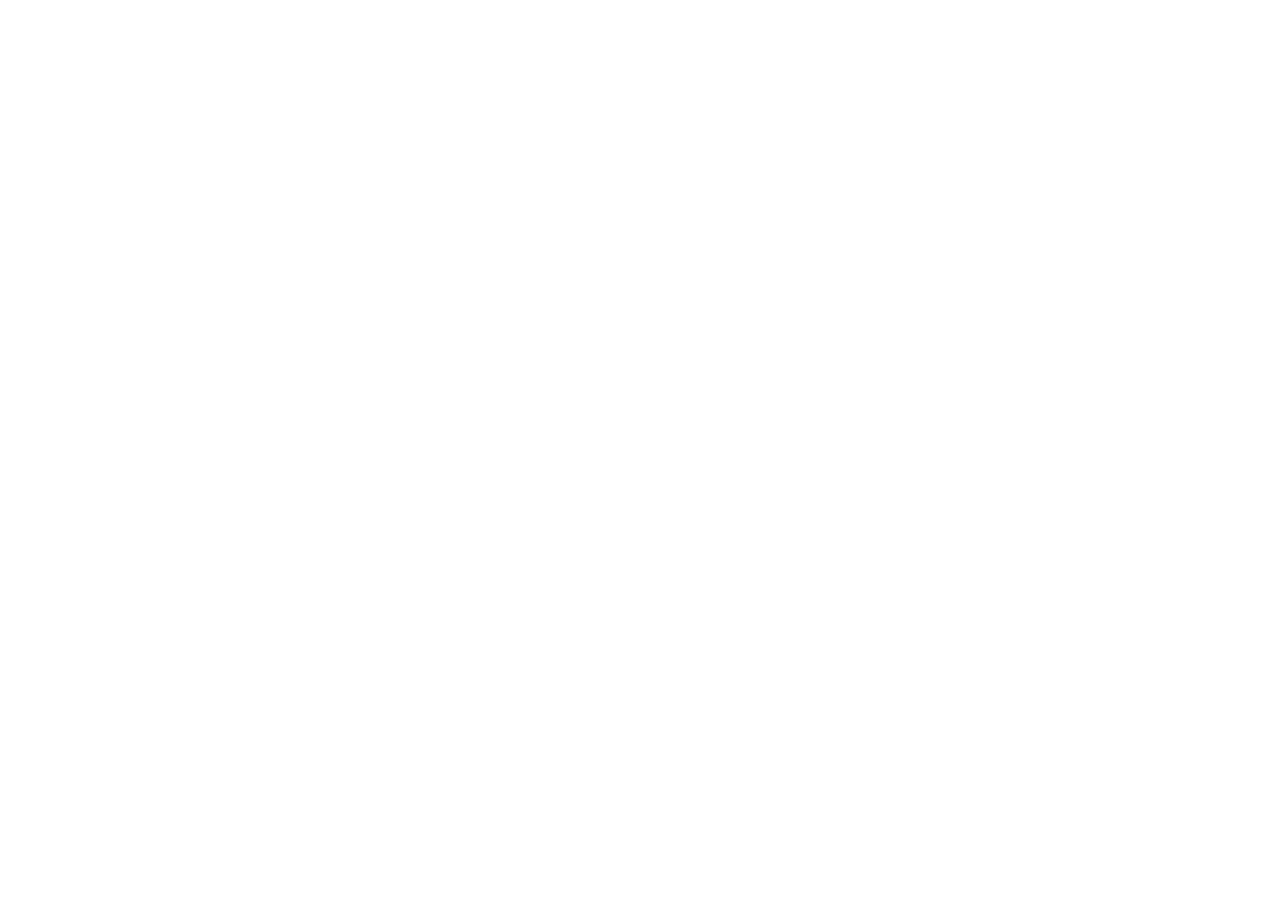
==== index.html @ 9a18cf9e "init project" ====
<!DOCTYPE html>
<html lang="en">

<head>
    <meta charset="UTF-8">
    <meta http-equiv="X-UA-Compatible" content="IE=edge">
    <meta name="viewport" content="width=device-width, initial-scale=1.0">
    <title>Document</title>
</head>

<body>

</body>

</html>
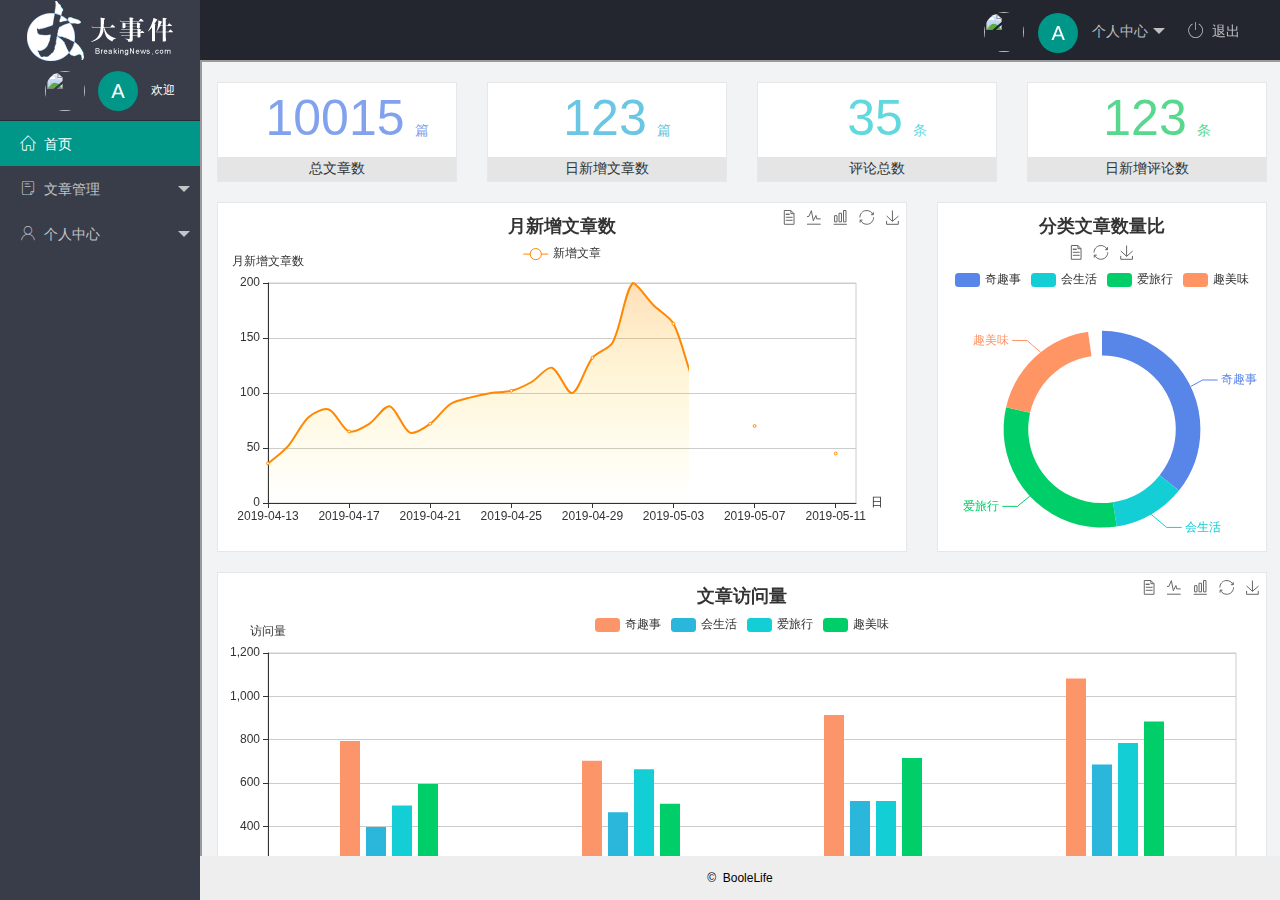
==== commit 834ca283: "完成了主页功能的开发" ====
--- a/index.html
+++ b/index.html
@@ -5,11 +5,111 @@
     <meta charset="UTF-8">
     <meta http-equiv="X-UA-Compatible" content="IE=edge">
     <meta name="viewport" content="width=device-width, initial-scale=1.0">
-    <title>Document</title>
+    <title>后台主页</title>
+
+    <!-- 导入layui css框架 -->
+    <link rel="stylesheet" href="./assets/lib/layui/css/layui.css">
+
+    <!-- 导入 iconfont 字体图标 -->
+    <link rel="stylesheet" href="./assets/fonts/iconfont.css">
+
+    <!-- 导入自己的css -->
+    <link rel="stylesheet" href="./assets/css/index.css">
+
 </head>
 
 <body>
+    <div class="layui-layout layui-layout-admin">
 
+        <!-- 头部区域 -->
+        <div class="layui-header">
+            <!-- logo -->
+            <div class="layui-logo layui-hide-xs layui-bg-black">
+                <img src="./assets/images/logo.png" alt="">
+            </div>
+
+            <!-- 个人中心头像 -->
+            <ul class="layui-nav layui-layout-right">
+                <li class="layui-nav-item layui-hide layui-show-md-inline-block">
+                    <a href="javascript:;">
+                        <img src="//tva1.sinaimg.cn/crop.0.0.118.118.180/5db11ff4gw1e77d3nqrv8j203b03cweg.jpg" class="layui-nav-img">
+                        <span class="text-avatar">A</span> 个人中心
+                    </a>
+                    <dl class="layui-nav-child">
+                        <dd><a href="">基本资料</a></dd>
+                        <dd><a href="">更换头像</a></dd>
+                        <dd><a href="">重置密码</a></dd>
+                    </dl>
+                </li>
+
+                <!-- 退出按钮 -->
+                <li class="layui-nav-item" lay-header-event="menuRight" lay-unselect>
+
+                    <a href="javascript:;" id="btnLogout"><span class="iconfont icon-tuichu"></span>退出</a>
+                </li>
+            </ul>
+        </div>
+
+        <div class="layui-side layui-bg-black">
+            <!-- 左侧导航区域 -->
+            <div class="layui-side-scroll">
+                <div class="userinfo">
+                    <img src="//tva1.sinaimg.cn/crop.0.0.118.118.180/5db11ff4gw1e77d3nqrv8j203b03cweg.jpg" class="layui-nav-img">
+                    <span class="text-avatar">A</span>
+                    <span id="welcom">欢迎</span>
+                </div>
+                <ul class="layui-nav layui-nav-tree" lay-shrink="all">
+
+                    <!-- 首页 -->
+                    <li class="layui-nav-item layui-this">
+                        <a href="/home/dashboard.html" target="fm"><span class="iconfont icon-home"></span>首页</a>
+                    </li>
+
+                    <!-- 文章管理 -->
+                    <li class="layui-nav-item">
+
+                        <a href="javascript:;"><span class="iconfont icon-16"></span>文章管理</a>
+                        <dl class="layui-nav-child">
+                            <dd><a href="javascript:;"><i class="layui-icon layui-icon-template-1"></i> 文章类别</a></dd>
+                            <dd><a href="javascript:;"><i class="layui-icon layui-icon-list"></i> 文章列表</a></dd>
+                            <dd><a href=""><i class="layui-icon layui-icon-release"></i> 发表文章</a></dd>
+                        </dl>
+                    </li>
+
+                    <!-- 个人中心 -->
+                    <li class="layui-nav-item">
+
+                        <a href="javascript:;"><span class="iconfont icon-user"></span>个人中心</a>
+                        <dl class="layui-nav-child">
+                            <dd><a href="javascript:;"><i class="layui-icon layui-icon-username"></i> 基本资料</a></dd>
+                            <dd><a href="javascript:;"><i class="layui-icon layui-icon-picture"></i> 更换头像</a></dd>
+                            <dd><a href=""><i class="layui-icon layui-icon-set"></i> 重置密码</a></dd>
+                        </dl>
+                    </li>
+                </ul>
+            </div>
+        </div>
+        <!-- 内容主体区域 -->
+        <div class="layui-body">
+            <iframe src="/home/dashboard.html" name="fm"></iframe>
+        </div>
+
+        <!-- 底部固定区域 -->
+        <div class="layui-footer">
+            &copy;&nbsp;&nbsp;BooleLife
+        </div>
+    </div>
+
+    <!-- 导入 layui 的 js 文件 -->
+    <script src="./assets/lib/layui/layui.all.js"></script>
+    <!-- 导入jquery -->
+    <script src="./assets/lib/jquery.js"></script>
+
+    <!-- 导入自己封装的 baseApi -->
+    <script src="./assets/js/baseApi.js"></script>
+
+    <!-- 导入自己的js文件 -->
+    <script src="./assets/js/index.js"></script>
 </body>
 
 </html>--- a/assets/lib/layui/css/layui.css
+++ b/assets/lib/layui/css/layui.css
@@ -0,0 +1,2 @@
+/** layui-v2.5.5 MIT License By https://www.layui.com */
+ .layui-inline,img{display:inline-block;vertical-align:middle}h1,h2,h3,h4,h5,h6{font-weight:400}.layui-edge,.layui-header,.layui-inline,.layui-main{position:relative}.layui-body,.layui-edge,.layui-elip{overflow:hidden}.layui-btn,.layui-edge,.layui-inline,img{vertical-align:middle}.layui-btn,.layui-disabled,.layui-icon,.layui-unselect{-moz-user-select:none;-webkit-user-select:none;-ms-user-select:none}.layui-elip,.layui-form-checkbox span,.layui-form-pane .layui-form-label{text-overflow:ellipsis;white-space:nowrap}.layui-breadcrumb,.layui-tree-btnGroup{visibility:hidden}blockquote,body,button,dd,div,dl,dt,form,h1,h2,h3,h4,h5,h6,input,li,ol,p,pre,td,textarea,th,ul{margin:0;padding:0;-webkit-tap-highlight-color:rgba(0,0,0,0)}a:active,a:hover{outline:0}img{border:none}li{list-style:none}table{border-collapse:collapse;border-spacing:0}h4,h5,h6{font-size:100%}button,input,optgroup,option,select,textarea{font-family:inherit;font-size:inherit;font-style:inherit;font-weight:inherit;outline:0}pre{white-space:pre-wrap;white-space:-moz-pre-wrap;white-space:-pre-wrap;white-space:-o-pre-wrap;word-wrap:break-word}body{line-height:24px;font:14px Helvetica Neue,Helvetica,PingFang SC,Tahoma,Arial,sans-serif}hr{height:1px;margin:10px 0;border:0;clear:both}a{color:#333;text-decoration:none}a:hover{color:#777}a cite{font-style:normal;*cursor:pointer}.layui-border-box,.layui-border-box *{box-sizing:border-box}.layui-box,.layui-box *{box-sizing:content-box}.layui-clear{clear:both;*zoom:1}.layui-clear:after{content:'\20';clear:both;*zoom:1;display:block;height:0}.layui-inline{*display:inline;*zoom:1}.layui-edge{display:inline-block;width:0;height:0;border-width:6px;border-style:dashed;border-color:transparent}.layui-edge-top{top:-4px;border-bottom-color:#999;border-bottom-style:solid}.layui-edge-right{border-left-color:#999;border-left-style:solid}.layui-edge-bottom{top:2px;border-top-color:#999;border-top-style:solid}.layui-edge-left{border-right-color:#999;border-right-style:solid}.layui-disabled,.layui-disabled:hover{color:#d2d2d2!important;cursor:not-allowed!important}.layui-circle{border-radius:100%}.layui-show{display:block!important}.layui-hide{display:none!important}@font-face{font-family:layui-icon;src:url(../font/iconfont.eot?v=250);src:url(../font/iconfont.eot?v=250#iefix) format('embedded-opentype'),url(../font/iconfont.woff2?v=250) format('woff2'),url(../font/iconfont.woff?v=250) format('woff'),url(../font/iconfont.ttf?v=250) format('truetype'),url(../font/iconfont.svg?v=250#layui-icon) format('svg')}.layui-icon{font-family:layui-icon!important;font-size:16px;font-style:normal;-webkit-font-smoothing:antialiased;-moz-osx-font-smoothing:grayscale}.layui-icon-reply-fill:before{content:"\e611"}.layui-icon-set-fill:before{content:"\e614"}.layui-icon-menu-fill:before{content:"\e60f"}.layui-icon-search:before{content:"\e615"}.layui-icon-share:before{content:"\e641"}.layui-icon-set-sm:before{content:"\e620"}.layui-icon-engine:before{content:"\e628"}.layui-icon-close:before{content:"\1006"}.layui-icon-close-fill:before{content:"\1007"}.layui-icon-chart-screen:before{content:"\e629"}.layui-icon-star:before{content:"\e600"}.layui-icon-circle-dot:before{content:"\e617"}.layui-icon-chat:before{content:"\e606"}.layui-icon-release:before{content:"\e609"}.layui-icon-list:before{content:"\e60a"}.layui-icon-chart:before{content:"\e62c"}.layui-icon-ok-circle:before{content:"\1005"}.layui-icon-layim-theme:before{content:"\e61b"}.layui-icon-table:before{content:"\e62d"}.layui-icon-right:before{content:"\e602"}.layui-icon-left:before{content:"\e603"}.layui-icon-cart-simple:before{content:"\e698"}.layui-icon-face-cry:before{content:"\e69c"}.layui-icon-face-smile:before{content:"\e6af"}.layui-icon-survey:before{content:"\e6b2"}.layui-icon-tree:before{content:"\e62e"}.layui-icon-upload-circle:before{content:"\e62f"}.layui-icon-add-circle:before{content:"\e61f"}.layui-icon-download-circle:before{content:"\e601"}.layui-icon-templeate-1:before{content:"\e630"}.layui-icon-util:before{content:"\e631"}.layui-icon-face-surprised:before{content:"\e664"}.layui-icon-edit:before{content:"\e642"}.layui-icon-speaker:before{content:"\e645"}.layui-icon-down:before{content:"\e61a"}.layui-icon-file:before{content:"\e621"}.layui-icon-layouts:before{content:"\e632"}.layui-icon-rate-half:before{content:"\e6c9"}.layui-icon-add-circle-fine:before{content:"\e608"}.layui-icon-prev-circle:before{content:"\e633"}.layui-icon-read:before{content:"\e705"}.layui-icon-404:before{content:"\e61c"}.layui-icon-carousel:before{content:"\e634"}.layui-icon-help:before{content:"\e607"}.layui-icon-code-circle:before{content:"\e635"}.layui-icon-water:before{content:"\e636"}.layui-icon-username:before{content:"\e66f"}.layui-icon-find-fill:before{content:"\e670"}.layui-icon-about:before{content:"\e60b"}.layui-icon-location:before{content:"\e715"}.layui-icon-up:before{content:"\e619"}.layui-icon-pause:before{content:"\e651"}.layui-icon-date:before{content:"\e637"}.layui-icon-layim-uploadfile:before{content:"\e61d"}.layui-icon-delete:before{content:"\e640"}.layui-icon-play:before{content:"\e652"}.layui-icon-top:before{content:"\e604"}.layui-icon-friends:before{content:"\e612"}.layui-icon-refresh-3:before{content:"\e9aa"}.layui-icon-ok:before{content:"\e605"}.layui-icon-layer:before{content:"\e638"}.layui-icon-face-smile-fine:before{content:"\e60c"}.layui-icon-dollar:before{content:"\e659"}.layui-icon-group:before{content:"\e613"}.layui-icon-layim-download:before{content:"\e61e"}.layui-icon-picture-fine:before{content:"\e60d"}.layui-icon-link:before{content:"\e64c"}.layui-icon-diamond:before{content:"\e735"}.layui-icon-log:before{content:"\e60e"}.layui-icon-rate-solid:before{content:"\e67a"}.layui-icon-fonts-del:before{content:"\e64f"}.layui-icon-unlink:before{content:"\e64d"}.layui-icon-fonts-clear:before{content:"\e639"}.layui-icon-triangle-r:before{content:"\e623"}.layui-icon-circle:before{content:"\e63f"}.layui-icon-radio:before{content:"\e643"}.layui-icon-align-center:before{content:"\e647"}.layui-icon-align-right:before{content:"\e648"}.layui-icon-align-left:before{content:"\e649"}.layui-icon-loading-1:before{content:"\e63e"}.layui-icon-return:before{content:"\e65c"}.layui-icon-fonts-strong:before{content:"\e62b"}.layui-icon-upload:before{content:"\e67c"}.layui-icon-dialogue:before{content:"\e63a"}.layui-icon-video:before{content:"\e6ed"}.layui-icon-headset:before{content:"\e6fc"}.layui-icon-cellphone-fine:before{content:"\e63b"}.layui-icon-add-1:before{content:"\e654"}.layui-icon-face-smile-b:before{content:"\e650"}.layui-icon-fonts-html:before{content:"\e64b"}.layui-icon-form:before{content:"\e63c"}.layui-icon-cart:before{content:"\e657"}.layui-icon-camera-fill:before{content:"\e65d"}.layui-icon-tabs:before{content:"\e62a"}.layui-icon-fonts-code:before{content:"\e64e"}.layui-icon-fire:before{content:"\e756"}.layui-icon-set:before{content:"\e716"}.layui-icon-fonts-u:before{content:"\e646"}.layui-icon-triangle-d:before{content:"\e625"}.layui-icon-tips:before{content:"\e702"}.layui-icon-picture:before{content:"\e64a"}.layui-icon-more-vertical:before{content:"\e671"}.layui-icon-flag:before{content:"\e66c"}.layui-icon-loading:before{content:"\e63d"}.layui-icon-fonts-i:before{content:"\e644"}.layui-icon-refresh-1:before{content:"\e666"}.layui-icon-rmb:before{content:"\e65e"}.layui-icon-home:before{content:"\e68e"}.layui-icon-user:before{content:"\e770"}.layui-icon-notice:before{content:"\e667"}.layui-icon-login-weibo:before{content:"\e675"}.layui-icon-voice:before{content:"\e688"}.layui-icon-upload-drag:before{content:"\e681"}.layui-icon-login-qq:before{content:"\e676"}.layui-icon-snowflake:before{content:"\e6b1"}.layui-icon-file-b:before{content:"\e655"}.layui-icon-template:before{content:"\e663"}.layui-icon-auz:before{content:"\e672"}.layui-icon-console:before{content:"\e665"}.layui-icon-app:before{content:"\e653"}.layui-icon-prev:before{content:"\e65a"}.layui-icon-website:before{content:"\e7ae"}.layui-icon-next:before{content:"\e65b"}.layui-icon-component:before{content:"\e857"}.layui-icon-more:before{content:"\e65f"}.layui-icon-login-wechat:before{content:"\e677"}.layui-icon-shrink-right:before{content:"\e668"}.layui-icon-spread-left:before{content:"\e66b"}.layui-icon-camera:before{content:"\e660"}.layui-icon-note:before{content:"\e66e"}.layui-icon-refresh:before{content:"\e669"}.layui-icon-female:before{content:"\e661"}.layui-icon-male:before{content:"\e662"}.layui-icon-password:before{content:"\e673"}.layui-icon-senior:before{content:"\e674"}.layui-icon-theme:before{content:"\e66a"}.layui-icon-tread:before{content:"\e6c5"}.layui-icon-praise:before{content:"\e6c6"}.layui-icon-star-fill:before{content:"\e658"}.layui-icon-rate:before{content:"\e67b"}.layui-icon-template-1:before{content:"\e656"}.layui-icon-vercode:before{content:"\e679"}.layui-icon-cellphone:before{content:"\e678"}.layui-icon-screen-full:before{content:"\e622"}.layui-icon-screen-restore:before{content:"\e758"}.layui-icon-cols:before{content:"\e610"}.layui-icon-export:before{content:"\e67d"}.layui-icon-print:before{content:"\e66d"}.layui-icon-slider:before{content:"\e714"}.layui-icon-addition:before{content:"\e624"}.layui-icon-subtraction:before{content:"\e67e"}.layui-icon-service:before{content:"\e626"}.layui-icon-transfer:before{content:"\e691"}.layui-main{width:1140px;margin:0 auto}.layui-header{z-index:1000;height:60px}.layui-header a:hover{transition:all .5s;-webkit-transition:all .5s}.layui-side{position:fixed;left:0;top:0;bottom:0;z-index:999;width:200px;overflow-x:hidden}.layui-side-scroll{position:relative;width:220px;height:100%;overflow-x:hidden}.layui-body{position:absolute;left:200px;right:0;top:0;bottom:0;z-index:998;width:auto;overflow-y:auto;box-sizing:border-box}.layui-layout-body{overflow:hidden}.layui-layout-admin .layui-header{background-color:#23262E}.layui-layout-admin .layui-side{top:60px;width:200px;overflow-x:hidden}.layui-layout-admin .layui-body{position:fixed;top:60px;bottom:44px}.layui-layout-admin .layui-main{width:auto;margin:0 15px}.layui-layout-admin .layui-footer{position:fixed;left:200px;right:0;bottom:0;height:44px;line-height:44px;padding:0 15px;background-color:#eee}.layui-layout-admin .layui-logo{position:absolute;left:0;top:0;width:200px;height:100%;line-height:60px;text-align:center;color:#009688;font-size:16px}.layui-layout-admin .layui-header .layui-nav{background:0 0}.layui-layout-left{position:absolute!important;left:200px;top:0}.layui-layout-right{position:absolute!important;right:0;top:0}.layui-container{position:relative;margin:0 auto;padding:0 15px;box-sizing:border-box}.layui-fluid{position:relative;margin:0 auto;padding:0 15px}.layui-row:after,.layui-row:before{content:'';display:block;clear:both}.layui-col-lg1,.layui-col-lg10,.layui-col-lg11,.layui-col-lg12,.layui-col-lg2,.layui-col-lg3,.layui-col-lg4,.layui-col-lg5,.layui-col-lg6,.layui-col-lg7,.layui-col-lg8,.layui-col-lg9,.layui-col-md1,.layui-col-md10,.layui-col-md11,.layui-col-md12,.layui-col-md2,.layui-col-md3,.layui-col-md4,.layui-col-md5,.layui-col-md6,.layui-col-md7,.layui-col-md8,.layui-col-md9,.layui-col-sm1,.layui-col-sm10,.layui-col-sm11,.layui-col-sm12,.layui-col-sm2,.layui-col-sm3,.layui-col-sm4,.layui-col-sm5,.layui-col-sm6,.layui-col-sm7,.layui-col-sm8,.layui-col-sm9,.layui-col-xs1,.layui-col-xs10,.layui-col-xs11,.layui-col-xs12,.layui-col-xs2,.layui-col-xs3,.layui-col-xs4,.layui-col-xs5,.layui-col-xs6,.layui-col-xs7,.layui-col-xs8,.layui-col-xs9{position:relative;display:block;box-sizing:border-box}.layui-col-xs1,.layui-col-xs10,.layui-col-xs11,.layui-col-xs12,.layui-col-xs2,.layui-col-xs3,.layui-col-xs4,.layui-col-xs5,.layui-col-xs6,.layui-col-xs7,.layui-col-xs8,.layui-col-xs9{float:left}.layui-col-xs1{width:8.33333333%}.layui-col-xs2{width:16.66666667%}.layui-col-xs3{width:25%}.layui-col-xs4{width:33.33333333%}.layui-col-xs5{width:41.66666667%}.layui-col-xs6{width:50%}.layui-col-xs7{width:58.33333333%}.layui-col-xs8{width:66.66666667%}.layui-col-xs9{width:75%}.layui-col-xs10{width:83.33333333%}.layui-col-xs11{width:91.66666667%}.layui-col-xs12{width:100%}.layui-col-xs-offset1{margin-left:8.33333333%}.layui-col-xs-offset2{margin-left:16.66666667%}.layui-col-xs-offset3{margin-left:25%}.layui-col-xs-offset4{margin-left:33.33333333%}.layui-col-xs-offset5{margin-left:41.66666667%}.layui-col-xs-offset6{margin-left:50%}.layui-col-xs-offset7{margin-left:58.33333333%}.layui-col-xs-offset8{margin-left:66.66666667%}.layui-col-xs-offset9{margin-left:75%}.layui-col-xs-offset10{margin-left:83.33333333%}.layui-col-xs-offset11{margin-left:91.66666667%}.layui-col-xs-offset12{margin-left:100%}@media screen and (max-width:768px){.layui-hide-xs{display:none!important}.layui-show-xs-block{display:block!important}.layui-show-xs-inline{display:inline!important}.layui-show-xs-inline-block{display:inline-block!important}}@media screen and (min-width:768px){.layui-container{width:750px}.layui-hide-sm{display:none!important}.layui-show-sm-block{display:block!important}.layui-show-sm-inline{display:inline!important}.layui-show-sm-inline-block{display:inline-block!important}.layui-col-sm1,.layui-col-sm10,.layui-col-sm11,.layui-col-sm12,.layui-col-sm2,.layui-col-sm3,.layui-col-sm4,.layui-col-sm5,.layui-col-sm6,.layui-col-sm7,.layui-col-sm8,.layui-col-sm9{float:left}.layui-col-sm1{width:8.33333333%}.layui-col-sm2{width:16.66666667%}.layui-col-sm3{width:25%}.layui-col-sm4{width:33.33333333%}.layui-col-sm5{width:41.66666667%}.layui-col-sm6{width:50%}.layui-col-sm7{width:58.33333333%}.layui-col-sm8{width:66.66666667%}.layui-col-sm9{width:75%}.layui-col-sm10{width:83.33333333%}.layui-col-sm11{width:91.66666667%}.layui-col-sm12{width:100%}.layui-col-sm-offset1{margin-left:8.33333333%}.layui-col-sm-offset2{margin-left:16.66666667%}.layui-col-sm-offset3{margin-left:25%}.layui-col-sm-offset4{margin-left:33.33333333%}.layui-col-sm-offset5{margin-left:41.66666667%}.layui-col-sm-offset6{margin-left:50%}.layui-col-sm-offset7{margin-left:58.33333333%}.layui-col-sm-offset8{margin-left:66.66666667%}.layui-col-sm-offset9{margin-left:75%}.layui-col-sm-offset10{margin-left:83.33333333%}.layui-col-sm-offset11{margin-left:91.66666667%}.layui-col-sm-offset12{margin-left:100%}}@media screen and (min-width:992px){.layui-container{width:970px}.layui-hide-md{display:none!important}.layui-show-md-block{display:block!important}.layui-show-md-inline{display:inline!important}.layui-show-md-inline-block{display:inline-block!important}.layui-col-md1,.layui-col-md10,.layui-col-md11,.layui-col-md12,.layui-col-md2,.layui-col-md3,.layui-col-md4,.layui-col-md5,.layui-col-md6,.layui-col-md7,.layui-col-md8,.layui-col-md9{float:left}.layui-col-md1{width:8.33333333%}.layui-col-md2{width:16.66666667%}.layui-col-md3{width:25%}.layui-col-md4{width:33.33333333%}.layui-col-md5{width:41.66666667%}.layui-col-md6{width:50%}.layui-col-md7{width:58.33333333%}.layui-col-md8{width:66.66666667%}.layui-col-md9{width:75%}.layui-col-md10{width:83.33333333%}.layui-col-md11{width:91.66666667%}.layui-col-md12{width:100%}.layui-col-md-offset1{margin-left:8.33333333%}.layui-col-md-offset2{margin-left:16.66666667%}.layui-col-md-offset3{margin-left:25%}.layui-col-md-offset4{margin-left:33.33333333%}.layui-col-md-offset5{margin-left:41.66666667%}.layui-col-md-offset6{margin-left:50%}.layui-col-md-offset7{margin-left:58.33333333%}.layui-col-md-offset8{margin-left:66.66666667%}.layui-col-md-offset9{margin-left:75%}.layui-col-md-offset10{margin-left:83.33333333%}.layui-col-md-offset11{margin-left:91.66666667%}.layui-col-md-offset12{margin-left:100%}}@media screen and (min-width:1200px){.layui-container{width:1170px}.layui-hide-lg{display:none!important}.layui-show-lg-block{display:block!important}.layui-show-lg-inline{display:inline!important}.layui-show-lg-inline-block{display:inline-block!important}.layui-col-lg1,.layui-col-lg10,.layui-col-lg11,.layui-col-lg12,.layui-col-lg2,.layui-col-lg3,.layui-col-lg4,.layui-col-lg5,.layui-col-lg6,.layui-col-lg7,.layui-col-lg8,.layui-col-lg9{float:left}.layui-col-lg1{width:8.33333333%}.layui-col-lg2{width:16.66666667%}.layui-col-lg3{width:25%}.layui-col-lg4{width:33.33333333%}.layui-col-lg5{width:41.66666667%}.layui-col-lg6{width:50%}.layui-col-lg7{width:58.33333333%}.layui-col-lg8{width:66.66666667%}.layui-col-lg9{width:75%}.layui-col-lg10{width:83.33333333%}.layui-col-lg11{width:91.66666667%}.layui-col-lg12{width:100%}.layui-col-lg-offset1{margin-left:8.33333333%}.layui-col-lg-offset2{margin-left:16.66666667%}.layui-col-lg-offset3{margin-left:25%}.layui-col-lg-offset4{margin-left:33.33333333%}.layui-col-lg-offset5{margin-left:41.66666667%}.layui-col-lg-offset6{margin-left:50%}.layui-col-lg-offset7{margin-left:58.33333333%}.layui-col-lg-offset8{margin-left:66.66666667%}.layui-col-lg-offset9{margin-left:75%}.layui-col-lg-offset10{margin-left:83.33333333%}.layui-col-lg-offset11{margin-left:91.66666667%}.layui-col-lg-offset12{margin-left:100%}}.layui-col-space1{margin:-.5px}.layui-col-space1>*{padding:.5px}.layui-col-space3{margin:-1.5px}.layui-col-space3>*{padding:1.5px}.layui-col-space5{margin:-2.5px}.layui-col-space5>*{padding:2.5px}.layui-col-space8{margin:-3.5px}.layui-col-space8>*{padding:3.5px}.layui-col-space10{margin:-5px}.layui-col-space10>*{padding:5px}.layui-col-space12{margin:-6px}.layui-col-space12>*{padding:6px}.layui-col-space15{margin:-7.5px}.layui-col-space15>*{padding:7.5px}.layui-col-space18{margin:-9px}.layui-col-space18>*{padding:9px}.layui-col-space20{margin:-10px}.layui-col-space20>*{padding:10px}.layui-col-space22{margin:-11px}.layui-col-space22>*{padding:11px}.layui-col-space25{margin:-12.5px}.layui-col-space25>*{padding:12.5px}.layui-col-space30{margin:-15px}.layui-col-space30>*{padding:15px}.layui-btn,.layui-input,.layui-select,.layui-textarea,.layui-upload-button{outline:0;-webkit-appearance:none;transition:all .3s;-webkit-transition:all .3s;box-sizing:border-box}.layui-elem-quote{margin-bottom:10px;padding:15px;line-height:22px;border-left:5px solid #009688;border-radius:0 2px 2px 0;background-color:#f2f2f2}.layui-quote-nm{border-style:solid;border-width:1px 1px 1px 5px;background:0 0}.layui-elem-field{margin-bottom:10px;padding:0;border-width:1px;border-style:solid}.layui-elem-field legend{margin-left:20px;padding:0 10px;font-size:20px;font-weight:300}.layui-field-title{margin:10px 0 20px;border-width:1px 0 0}.layui-field-box{padding:10px 15px}.layui-field-title .layui-field-box{padding:10px 0}.layui-progress{position:relative;height:6px;border-radius:20px;background-color:#e2e2e2}.layui-progress-bar{position:absolute;left:0;top:0;width:0;max-width:100%;height:6px;border-radius:20px;text-align:right;background-color:#5FB878;transition:all .3s;-webkit-transition:all .3s}.layui-progress-big,.layui-progress-big .layui-progress-bar{height:18px;line-height:18px}.layui-progress-text{position:relative;top:-20px;line-height:18px;font-size:12px;color:#666}.layui-progress-big .layui-progress-text{position:static;padding:0 10px;color:#fff}.layui-collapse{border-width:1px;border-style:solid;border-radius:2px}.layui-colla-content,.layui-colla-item{border-top-width:1px;border-top-style:solid}.layui-colla-item:first-child{border-top:none}.layui-colla-title{position:relative;height:42px;line-height:42px;padding:0 15px 0 35px;color:#333;background-color:#f2f2f2;cursor:pointer;font-size:14px;overflow:hidden}.layui-colla-content{display:none;padding:10px 15px;line-height:22px;color:#666}.layui-colla-icon{position:absolute;left:15px;top:0;font-size:14px}.layui-card{margin-bottom:15px;border-radius:2px;background-color:#fff;box-shadow:0 1px 2px 0 rgba(0,0,0,.05)}.layui-card:last-child{margin-bottom:0}.layui-card-header{position:relative;height:42px;line-height:42px;padding:0 15px;border-bottom:1px solid #f6f6f6;color:#333;border-radius:2px 2px 0 0;font-size:14px}.layui-bg-black,.layui-bg-blue,.layui-bg-cyan,.layui-bg-green,.layui-bg-orange,.layui-bg-red{color:#fff!important}.layui-card-body{position:relative;padding:10px 15px;line-height:24px}.layui-card-body[pad15]{padding:15px}.layui-card-body[pad20]{padding:20px}.layui-card-body .layui-table{margin:5px 0}.layui-card .layui-tab{margin:0}.layui-panel-window{position:relative;padding:15px;border-radius:0;border-top:5px solid #E6E6E6;background-color:#fff}.layui-auxiliar-moving{position:fixed;left:0;right:0;top:0;bottom:0;width:100%;height:100%;background:0 0;z-index:9999999999}.layui-form-label,.layui-form-mid,.layui-form-select,.layui-input-block,.layui-input-inline,.layui-textarea{position:relative}.layui-bg-red{background-color:#FF5722!important}.layui-bg-orange{background-color:#FFB800!important}.layui-bg-green{background-color:#009688!important}.layui-bg-cyan{background-color:#2F4056!important}.layui-bg-blue{background-color:#1E9FFF!important}.layui-bg-black{background-color:#393D49!important}.layui-bg-gray{background-color:#eee!important;color:#666!important}.layui-badge-rim,.layui-colla-content,.layui-colla-item,.layui-collapse,.layui-elem-field,.layui-form-pane .layui-form-item[pane],.layui-form-pane .layui-form-label,.layui-input,.layui-layedit,.layui-layedit-tool,.layui-quote-nm,.layui-select,.layui-tab-bar,.layui-tab-card,.layui-tab-title,.layui-tab-title .layui-this:after,.layui-textarea{border-color:#e6e6e6}.layui-timeline-item:before,hr{background-color:#e6e6e6}.layui-text{line-height:22px;font-size:14px;color:#666}.layui-text h1,.layui-text h2,.layui-text h3{font-weight:500;color:#333}.layui-text h1{font-size:30px}.layui-text h2{font-size:24px}.layui-text h3{font-size:18px}.layui-text a:not(.layui-btn){color:#01AAED}.layui-text a:not(.layui-btn):hover{text-decoration:underline}.layui-text ul{padding:5px 0 5px 15px}.layui-text ul li{margin-top:5px;list-style-type:disc}.layui-text em,.layui-word-aux{color:#999!important;padding:0 5px!important}.layui-btn{display:inline-block;height:38px;line-height:38px;padding:0 18px;background-color:#009688;color:#fff;white-space:nowrap;text-align:center;font-size:14px;border:none;border-radius:2px;cursor:pointer}.layui-btn:hover{opacity:.8;filter:alpha(opacity=80);color:#fff}.layui-btn:active{opacity:1;filter:alpha(opacity=100)}.layui-btn+.layui-btn{margin-left:10px}.layui-btn-container{font-size:0}.layui-btn-container .layui-btn{margin-right:10px;margin-bottom:10px}.layui-btn-container .layui-btn+.layui-btn{margin-left:0}.layui-table .layui-btn-container .layui-btn{margin-bottom:9px}.layui-btn-radius{border-radius:100px}.layui-btn .layui-icon{margin-right:3px;font-size:18px;vertical-align:bottom;vertical-align:middle\9}.layui-btn-primary{border:1px solid #C9C9C9;background-color:#fff;color:#555}.layui-btn-primary:hover{border-color:#009688;color:#333}.layui-btn-normal{background-color:#1E9FFF}.layui-btn-warm{background-color:#FFB800}.layui-btn-danger{background-color:#FF5722}.layui-btn-checked{background-color:#5FB878}.layui-btn-disabled,.layui-btn-disabled:active,.layui-btn-disabled:hover{border:1px solid #e6e6e6;background-color:#FBFBFB;color:#C9C9C9;cursor:not-allowed;opacity:1}.layui-btn-lg{height:44px;line-height:44px;padding:0 25px;font-size:16px}.layui-btn-sm{height:30px;line-height:30px;padding:0 10px;font-size:12px}.layui-btn-sm i{font-size:16px!important}.layui-btn-xs{height:22px;line-height:22px;padding:0 5px;font-size:12px}.layui-btn-xs i{font-size:14px!important}.layui-btn-group{display:inline-block;vertical-align:middle;font-size:0}.layui-btn-group .layui-btn{margin-left:0!important;margin-right:0!important;border-left:1px solid rgba(255,255,255,.5);border-radius:0}.layui-btn-group .layui-btn-primary{border-left:none}.layui-btn-group .layui-btn-primary:hover{border-color:#C9C9C9;color:#009688}.layui-btn-group .layui-btn:first-child{border-left:none;border-radius:2px 0 0 2px}.layui-btn-group .layui-btn-primary:first-child{border-left:1px solid #c9c9c9}.layui-btn-group .layui-btn:last-child{border-radius:0 2px 2px 0}.layui-btn-group .layui-btn+.layui-btn{margin-left:0}.layui-btn-group+.layui-btn-group{margin-left:10px}.layui-btn-fluid{width:100%}.layui-input,.layui-select,.layui-textarea{height:38px;line-height:1.3;line-height:38px\9;border-width:1px;border-style:solid;background-color:#fff;border-radius:2px}.layui-input::-webkit-input-placeholder,.layui-select::-webkit-input-placeholder,.layui-textarea::-webkit-input-placeholder{line-height:1.3}.layui-input,.layui-textarea{display:block;width:100%;padding-left:10px}.layui-input:hover,.layui-textarea:hover{border-color:#D2D2D2!important}.layui-input:focus,.layui-textarea:focus{border-color:#C9C9C9!important}.layui-textarea{min-height:100px;height:auto;line-height:20px;padding:6px 10px;resize:vertical}.layui-select{padding:0 10px}.layui-form input[type=checkbox],.layui-form input[type=radio],.layui-form select{display:none}.layui-form [lay-ignore]{display:initial}.layui-form-item{margin-bottom:15px;clear:both;*zoom:1}.layui-form-item:after{content:'\20';clear:both;*zoom:1;display:block;height:0}.layui-form-label{float:left;display:block;padding:9px 15px;width:80px;font-weight:400;line-height:20px;text-align:right}.layui-form-label-col{display:block;float:none;padding:9px 0;line-height:20px;text-align:left}.layui-form-item .layui-inline{margin-bottom:5px;margin-right:10px}.layui-input-block{margin-left:110px;min-height:36px}.layui-input-inline{display:inline-block;vertical-align:middle}.layui-form-item .layui-input-inline{float:left;width:190px;margin-right:10px}.layui-form-text .layui-input-inline{width:auto}.layui-form-mid{float:left;display:block;padding:9px 0!important;line-height:20px;margin-right:10px}.layui-form-danger+.layui-form-select .layui-input,.layui-form-danger:focus{border-color:#FF5722!important}.layui-form-select .layui-input{padding-right:30px;cursor:pointer}.layui-form-select .layui-edge{position:absolute;right:10px;top:50%;margin-top:-3px;cursor:pointer;border-width:6px;border-top-color:#c2c2c2;border-top-style:solid;transition:all .3s;-webkit-transition:all .3s}.layui-form-select dl{display:none;position:absolute;left:0;top:42px;padding:5px 0;z-index:899;min-width:100%;border:1px solid #d2d2d2;max-height:300px;overflow-y:auto;background-color:#fff;border-radius:2px;box-shadow:0 2px 4px rgba(0,0,0,.12);box-sizing:border-box}.layui-form-select dl dd,.layui-form-select dl dt{padding:0 10px;line-height:36px;white-space:nowrap;overflow:hidden;text-overflow:ellipsis}.layui-form-select dl dt{font-size:12px;color:#999}.layui-form-select dl dd{cursor:pointer}.layui-form-select dl dd:hover{background-color:#f2f2f2;-webkit-transition:.5s all;transition:.5s all}.layui-form-select .layui-select-group dd{padding-left:20px}.layui-form-select dl dd.layui-select-tips{padding-left:10px!important;color:#999}.layui-form-select dl dd.layui-this{background-color:#5FB878;color:#fff}.layui-form-checkbox,.layui-form-select dl dd.layui-disabled{background-color:#fff}.layui-form-selected dl{display:block}.layui-form-checkbox,.layui-form-checkbox *,.layui-form-switch{display:inline-block;vertical-align:middle}.layui-form-selected .layui-edge{margin-top:-9px;-webkit-transform:rotate(180deg);transform:rotate(180deg);margin-top:-3px\9}:root .layui-form-selected .layui-edge{margin-top:-9px\0/IE9}.layui-form-selectup dl{top:auto;bottom:42px}.layui-select-none{margin:5px 0;text-align:center;color:#999}.layui-select-disabled .layui-disabled{border-color:#eee!important}.layui-select-disabled .layui-edge{border-top-color:#d2d2d2}.layui-form-checkbox{position:relative;height:30px;line-height:30px;margin-right:10px;padding-right:30px;cursor:pointer;font-size:0;-webkit-transition:.1s linear;transition:.1s linear;box-sizing:border-box}.layui-form-checkbox span{padding:0 10px;height:100%;font-size:14px;border-radius:2px 0 0 2px;background-color:#d2d2d2;color:#fff;overflow:hidden}.layui-form-checkbox:hover span{background-color:#c2c2c2}.layui-form-checkbox i{position:absolute;right:0;top:0;width:30px;height:28px;border:1px solid #d2d2d2;border-left:none;border-radius:0 2px 2px 0;color:#fff;font-size:20px;text-align:center}.layui-form-checkbox:hover i{border-color:#c2c2c2;color:#c2c2c2}.layui-form-checked,.layui-form-checked:hover{border-color:#5FB878}.layui-form-checked span,.layui-form-checked:hover span{background-color:#5FB878}.layui-form-checked i,.layui-form-checked:hover i{color:#5FB878}.layui-form-item .layui-form-checkbox{margin-top:4px}.layui-form-checkbox[lay-skin=primary]{height:auto!important;line-height:normal!important;min-width:18px;min-height:18px;border:none!important;margin-right:0;padding-left:28px;padding-right:0;background:0 0}.layui-form-checkbox[lay-skin=primary] span{padding-left:0;padding-right:15px;line-height:18px;background:0 0;color:#666}.layui-form-checkbox[lay-skin=primary] i{right:auto;left:0;width:16px;height:16px;line-height:16px;border:1px solid #d2d2d2;font-size:12px;border-radius:2px;background-color:#fff;-webkit-transition:.1s linear;transition:.1s linear}.layui-form-checkbox[lay-skin=primary]:hover i{border-color:#5FB878;color:#fff}.layui-form-checked[lay-skin=primary] i{border-color:#5FB878!important;background-color:#5FB878;color:#fff}.layui-checkbox-disbaled[lay-skin=primary] span{background:0 0!important;color:#c2c2c2}.layui-checkbox-disbaled[lay-skin=primary]:hover i{border-color:#d2d2d2}.layui-form-item .layui-form-checkbox[lay-skin=primary]{margin-top:10px}.layui-form-switch{position:relative;height:22px;line-height:22px;min-width:35px;padding:0 5px;margin-top:8px;border:1px solid #d2d2d2;border-radius:20px;cursor:pointer;background-color:#fff;-webkit-transition:.1s linear;transition:.1s linear}.layui-form-switch i{position:absolute;left:5px;top:3px;width:16px;height:16px;border-radius:20px;background-color:#d2d2d2;-webkit-transition:.1s linear;transition:.1s linear}.layui-form-switch em{position:relative;top:0;width:25px;margin-left:21px;padding:0!important;text-align:center!important;color:#999!important;font-style:normal!important;font-size:12px}.layui-form-onswitch{border-color:#5FB878;background-color:#5FB878}.layui-checkbox-disbaled,.layui-checkbox-disbaled i{border-color:#e2e2e2!important}.layui-form-onswitch i{left:100%;margin-left:-21px;background-color:#fff}.layui-form-onswitch em{margin-left:5px;margin-right:21px;color:#fff!important}.layui-checkbox-disbaled span{background-color:#e2e2e2!important}.layui-checkbox-disbaled:hover i{color:#fff!important}[lay-radio]{display:none}.layui-form-radio,.layui-form-radio *{display:inline-block;vertical-align:middle}.layui-form-radio{line-height:28px;margin:6px 10px 0 0;padding-right:10px;cursor:pointer;font-size:0}.layui-form-radio *{font-size:14px}.layui-form-radio>i{margin-right:8px;font-size:22px;color:#c2c2c2}.layui-form-radio>i:hover,.layui-form-radioed>i{color:#5FB878}.layui-radio-disbaled>i{color:#e2e2e2!important}.layui-form-pane .layui-form-label{width:110px;padding:8px 15px;height:38px;line-height:20px;border-width:1px;border-style:solid;border-radius:2px 0 0 2px;text-align:center;background-color:#FBFBFB;overflow:hidden;box-sizing:border-box}.layui-form-pane .layui-input-inline{margin-left:-1px}.layui-form-pane .layui-input-block{margin-left:110px;left:-1px}.layui-form-pane .layui-input{border-radius:0 2px 2px 0}.layui-form-pane .layui-form-text .layui-form-label{float:none;width:100%;border-radius:2px;box-sizing:border-box;text-align:left}.layui-form-pane .layui-form-text .layui-input-inline{display:block;margin:0;top:-1px;clear:both}.layui-form-pane .layui-form-text .layui-input-block{margin:0;left:0;top:-1px}.layui-form-pane .layui-form-text .layui-textarea{min-height:100px;border-radius:0 0 2px 2px}.layui-form-pane .layui-form-checkbox{margin:4px 0 4px 10px}.layui-form-pane .layui-form-radio,.layui-form-pane .layui-form-switch{margin-top:6px;margin-left:10px}.layui-form-pane .layui-form-item[pane]{position:relative;border-width:1px;border-style:solid}.layui-form-pane .layui-form-item[pane] .layui-form-label{position:absolute;left:0;top:0;height:100%;border-width:0 1px 0 0}.layui-form-pane .layui-form-item[pane] .layui-input-inline{margin-left:110px}@media screen and (max-width:450px){.layui-form-item .layui-form-label{text-overflow:ellipsis;overflow:hidden;white-space:nowrap}.layui-form-item .layui-inline{display:block;margin-right:0;margin-bottom:20px;clear:both}.layui-form-item .layui-inline:after{content:'\20';clear:both;display:block;height:0}.layui-form-item .layui-input-inline{display:block;float:none;left:-3px;width:auto;margin:0 0 10px 112px}.layui-form-item .layui-input-inline+.layui-form-mid{margin-left:110px;top:-5px;padding:0}.layui-form-item .layui-form-checkbox{margin-right:5px;margin-bottom:5px}}.layui-layedit{border-width:1px;border-style:solid;border-radius:2px}.layui-layedit-tool{padding:3px 5px;border-bottom-width:1px;border-bottom-style:solid;font-size:0}.layedit-tool-fixed{position:fixed;top:0;border-top:1px solid #e2e2e2}.layui-layedit-tool .layedit-tool-mid,.layui-layedit-tool .layui-icon{display:inline-block;vertical-align:middle;text-align:center;font-size:14px}.layui-layedit-tool .layui-icon{position:relative;width:32px;height:30px;line-height:30px;margin:3px 5px;color:#777;cursor:pointer;border-radius:2px}.layui-layedit-tool .layui-icon:hover{color:#393D49}.layui-layedit-tool .layui-icon:active{color:#000}.layui-layedit-tool .layedit-tool-active{background-color:#e2e2e2;color:#000}.layui-layedit-tool .layui-disabled,.layui-layedit-tool .layui-disabled:hover{color:#d2d2d2;cursor:not-allowed}.layui-layedit-tool .layedit-tool-mid{width:1px;height:18px;margin:0 10px;background-color:#d2d2d2}.layedit-tool-html{width:50px!important;font-size:30px!important}.layedit-tool-b,.layedit-tool-code,.layedit-tool-help{font-size:16px!important}.layedit-tool-d,.layedit-tool-face,.layedit-tool-image,.layedit-tool-unlink{font-size:18px!important}.layedit-tool-image input{position:absolute;font-size:0;left:0;top:0;width:100%;height:100%;opacity:.01;filter:Alpha(opacity=1);cursor:pointer}.layui-layedit-iframe iframe{display:block;width:100%}#LAY_layedit_code{overflow:hidden}.layui-laypage{display:inline-block;*display:inline;*zoom:1;vertical-align:middle;margin:10px 0;font-size:0}.layui-laypage>a:first-child,.layui-laypage>a:first-child em{border-radius:2px 0 0 2px}.layui-laypage>a:last-child,.layui-laypage>a:last-child em{border-radius:0 2px 2px 0}.layui-laypage>:first-child{margin-left:0!important}.layui-laypage>:last-child{margin-right:0!important}.layui-laypage a,.layui-laypage button,.layui-laypage input,.layui-laypage select,.layui-laypage span{border:1px solid #e2e2e2}.layui-laypage a,.layui-laypage span{display:inline-block;*display:inline;*zoom:1;vertical-align:middle;padding:0 15px;height:28px;line-height:28px;margin:0 -1px 5px 0;background-color:#fff;color:#333;font-size:12px}.layui-flow-more a *,.layui-laypage input,.layui-table-view select[lay-ignore]{display:inline-block}.layui-laypage a:hover{color:#009688}.layui-laypage em{font-style:normal}.layui-laypage .layui-laypage-spr{color:#999;font-weight:700}.layui-laypage a{text-decoration:none}.layui-laypage .layui-laypage-curr{position:relative}.layui-laypage .layui-laypage-curr em{position:relative;color:#fff}.layui-laypage .layui-laypage-curr .layui-laypage-em{position:absolute;left:-1px;top:-1px;padding:1px;width:100%;height:100%;background-color:#009688}.layui-laypage-em{border-radius:2px}.layui-laypage-next em,.layui-laypage-prev em{font-family:Sim sun;font-size:16px}.layui-laypage .layui-laypage-count,.layui-laypage .layui-laypage-limits,.layui-laypage .layui-laypage-refresh,.layui-laypage .layui-laypage-skip{margin-left:10px;margin-right:10px;padding:0;border:none}.layui-laypage .layui-laypage-limits,.layui-laypage .layui-laypage-refresh{vertical-align:top}.layui-laypage .layui-laypage-refresh i{font-size:18px;cursor:pointer}.layui-laypage select{height:22px;padding:3px;border-radius:2px;cursor:pointer}.layui-laypage .layui-laypage-skip{height:30px;line-height:30px;color:#999}.layui-laypage button,.layui-laypage input{height:30px;line-height:30px;border-radius:2px;vertical-align:top;background-color:#fff;box-sizing:border-box}.layui-laypage input{width:40px;margin:0 10px;padding:0 3px;text-align:center}.layui-laypage input:focus,.layui-laypage select:focus{border-color:#009688!important}.layui-laypage button{margin-left:10px;padding:0 10px;cursor:pointer}.layui-table,.layui-table-view{margin:10px 0}.layui-flow-more{margin:10px 0;text-align:center;color:#999;font-size:14px}.layui-flow-more a{height:32px;line-height:32px}.layui-flow-more a *{vertical-align:top}.layui-flow-more a cite{padding:0 20px;border-radius:3px;background-color:#eee;color:#333;font-style:normal}.layui-flow-more a cite:hover{opacity:.8}.layui-flow-more a i{font-size:30px;color:#737383}.layui-table{width:100%;background-color:#fff;color:#666}.layui-table tr{transition:all .3s;-webkit-transition:all .3s}.layui-table th{text-align:left;font-weight:400}.layui-table tbody tr:hover,.layui-table thead tr,.layui-table-click,.layui-table-header,.layui-table-hover,.layui-table-mend,.layui-table-patch,.layui-table-tool,.layui-table-total,.layui-table-total tr,.layui-table[lay-even] tr:nth-child(even){background-color:#f2f2f2}.layui-table td,.layui-table th,.layui-table-col-set,.layui-table-fixed-r,.layui-table-grid-down,.layui-table-header,.layui-table-page,.layui-table-tips-main,.layui-table-tool,.layui-table-total,.layui-table-view,.layui-table[lay-skin=line],.layui-table[lay-skin=row]{border-width:1px;border-style:solid;border-color:#e6e6e6}.layui-table td,.layui-table th{position:relative;padding:9px 15px;min-height:20px;line-height:20px;font-size:14px}.layui-table[lay-skin=line] td,.layui-table[lay-skin=line] th{border-width:0 0 1px}.layui-table[lay-skin=row] td,.layui-table[lay-skin=row] th{border-width:0 1px 0 0}.layui-table[lay-skin=nob] td,.layui-table[lay-skin=nob] th{border:none}.layui-table img{max-width:100px}.layui-table[lay-size=lg] td,.layui-table[lay-size=lg] th{padding:15px 30px}.layui-table-view .layui-table[lay-size=lg] .layui-table-cell{height:40px;line-height:40px}.layui-table[lay-size=sm] td,.layui-table[lay-size=sm] th{font-size:12px;padding:5px 10px}.layui-table-view .layui-table[lay-size=sm] .layui-table-cell{height:20px;line-height:20px}.layui-table[lay-data]{display:none}.layui-table-box{position:relative;overflow:hidden}.layui-table-view .layui-table{position:relative;width:auto;margin:0}.layui-table-view .layui-table[lay-skin=line]{border-width:0 1px 0 0}.layui-table-view .layui-table[lay-skin=row]{border-width:0 0 1px}.layui-table-view .layui-table td,.layui-table-view .layui-table th{padding:5px 0;border-top:none;border-left:none}.layui-table-view .layui-table th.layui-unselect .layui-table-cell span{cursor:pointer}.layui-table-view .layui-table td{cursor:default}.layui-table-view .layui-table td[data-edit=text]{cursor:text}.layui-table-view .layui-form-checkbox[lay-skin=primary] i{width:18px;height:18px}.layui-table-view .layui-form-radio{line-height:0;padding:0}.layui-table-view .layui-form-radio>i{margin:0;font-size:20px}.layui-table-init{position:absolute;left:0;top:0;width:100%;height:100%;text-align:center;z-index:110}.layui-table-init .layui-icon{position:absolute;left:50%;top:50%;margin:-15px 0 0 -15px;font-size:30px;color:#c2c2c2}.layui-table-header{border-width:0 0 1px;overflow:hidden}.layui-table-header .layui-table{margin-bottom:-1px}.layui-table-tool .layui-inline[lay-event]{position:relative;width:26px;height:26px;padding:5px;line-height:16px;margin-right:10px;text-align:center;color:#333;border:1px solid #ccc;cursor:pointer;-webkit-transition:.5s all;transition:.5s all}.layui-table-tool .layui-inline[lay-event]:hover{border:1px solid #999}.layui-table-tool-temp{padding-right:120px}.layui-table-tool-self{position:absolute;right:17px;top:10px}.layui-table-tool .layui-table-tool-self .layui-inline[lay-event]{margin:0 0 0 10px}.layui-table-tool-panel{position:absolute;top:29px;left:-1px;padding:5px 0;min-width:150px;min-height:40px;border:1px solid #d2d2d2;text-align:left;overflow-y:auto;background-color:#fff;box-shadow:0 2px 4px rgba(0,0,0,.12)}.layui-table-cell,.layui-table-tool-panel li{overflow:hidden;text-overflow:ellipsis;white-space:nowrap}.layui-table-tool-panel li{padding:0 10px;line-height:30px;-webkit-transition:.5s all;transition:.5s all}.layui-table-tool-panel li .layui-form-checkbox[lay-skin=primary]{width:100%;padding-left:28px}.layui-table-tool-panel li:hover{background-color:#f2f2f2}.layui-table-tool-panel li .layui-form-checkbox[lay-skin=primary] i{position:absolute;left:0;top:0}.layui-table-tool-panel li .layui-form-checkbox[lay-skin=primary] span{padding:0}.layui-table-tool .layui-table-tool-self .layui-table-tool-panel{left:auto;right:-1px}.layui-table-col-set{position:absolute;right:0;top:0;width:20px;height:100%;border-width:0 0 0 1px;background-color:#fff}.layui-table-sort{width:10px;height:20px;margin-left:5px;cursor:pointer!important}.layui-table-sort .layui-edge{position:absolute;left:5px;border-width:5px}.layui-table-sort .layui-table-sort-asc{top:3px;border-top:none;border-bottom-style:solid;border-bottom-color:#b2b2b2}.layui-table-sort .layui-table-sort-asc:hover{border-bottom-color:#666}.layui-table-sort .layui-table-sort-desc{bottom:5px;border-bottom:none;border-top-style:solid;border-top-color:#b2b2b2}.layui-table-sort .layui-table-sort-desc:hover{border-top-color:#666}.layui-table-sort[lay-sort=asc] .layui-table-sort-asc{border-bottom-color:#000}.layui-table-sort[lay-sort=desc] .layui-table-sort-desc{border-top-color:#000}.layui-table-cell{height:28px;line-height:28px;padding:0 15px;position:relative;box-sizing:border-box}.layui-table-cell .layui-form-checkbox[lay-skin=primary]{top:-1px;padding:0}.layui-table-cell .layui-table-link{color:#01AAED}.laytable-cell-checkbox,.laytable-cell-numbers,.laytable-cell-radio,.laytable-cell-space{padding:0;text-align:center}.layui-table-body{position:relative;overflow:auto;margin-right:-1px;margin-bottom:-1px}.layui-table-body .layui-none{line-height:26px;padding:15px;text-align:center;color:#999}.layui-table-fixed{position:absolute;left:0;top:0;z-index:101}.layui-table-fixed .layui-table-body{overflow:hidden}.layui-table-fixed-l{box-shadow:0 -1px 8px rgba(0,0,0,.08)}.layui-table-fixed-r{left:auto;right:-1px;border-width:0 0 0 1px;box-shadow:-1px 0 8px rgba(0,0,0,.08)}.layui-table-fixed-r .layui-table-header{position:relative;overflow:visible}.layui-table-mend{position:absolute;right:-49px;top:0;height:100%;width:50px}.layui-table-tool{position:relative;z-index:890;width:100%;min-height:50px;line-height:30px;padding:10px 15px;border-width:0 0 1px}.layui-table-tool .layui-btn-container{margin-bottom:-10px}.layui-table-page,.layui-table-total{border-width:1px 0 0;margin-bottom:-1px;overflow:hidden}.layui-table-page{position:relative;width:100%;padding:7px 7px 0;height:41px;font-size:12px;white-space:nowrap}.layui-table-page>div{height:26px}.layui-table-page .layui-laypage{margin:0}.layui-table-page .layui-laypage a,.layui-table-page .layui-laypage span{height:26px;line-height:26px;margin-bottom:10px;border:none;background:0 0}.layui-table-page .layui-laypage a,.layui-table-page .layui-laypage span.layui-laypage-curr{padding:0 12px}.layui-table-page .layui-laypage span{margin-left:0;padding:0}.layui-table-page .layui-laypage .layui-laypage-prev{margin-left:-7px!important}.layui-table-page .layui-laypage .layui-laypage-curr .layui-laypage-em{left:0;top:0;padding:0}.layui-table-page .layui-laypage button,.layui-table-page .layui-laypage input{height:26px;line-height:26px}.layui-table-page .layui-laypage input{width:40px}.layui-table-page .layui-laypage button{padding:0 10px}.layui-table-page select{height:18px}.layui-table-patch .layui-table-cell{padding:0;width:30px}.layui-table-edit{position:absolute;left:0;top:0;width:100%;height:100%;padding:0 14px 1px;border-radius:0;box-shadow:1px 1px 20px rgba(0,0,0,.15)}.layui-table-edit:focus{border-color:#5FB878!important}select.layui-table-edit{padding:0 0 0 10px;border-color:#C9C9C9}.layui-table-view .layui-form-checkbox,.layui-table-view .layui-form-radio,.layui-table-view .layui-form-switch{top:0;margin:0;box-sizing:content-box}.layui-table-view .layui-form-checkbox{top:-1px;height:26px;line-height:26px}.layui-table-view .layui-form-checkbox i{height:26px}.layui-table-grid .layui-table-cell{overflow:visible}.layui-table-grid-down{position:absolute;top:0;right:0;width:26px;height:100%;padding:5px 0;border-width:0 0 0 1px;text-align:center;background-color:#fff;color:#999;cursor:pointer}.layui-table-grid-down .layui-icon{position:absolute;top:50%;left:50%;margin:-8px 0 0 -8px}.layui-table-grid-down:hover{background-color:#fbfbfb}body .layui-table-tips .layui-layer-content{background:0 0;padding:0;box-shadow:0 1px 6px rgba(0,0,0,.12)}.layui-table-tips-main{margin:-44px 0 0 -1px;max-height:150px;padding:8px 15px;font-size:14px;overflow-y:scroll;background-color:#fff;color:#666}.layui-table-tips-c{position:absolute;right:-3px;top:-13px;width:20px;height:20px;padding:3px;cursor:pointer;background-color:#666;border-radius:50%;color:#fff}.layui-table-tips-c:hover{background-color:#777}.layui-table-tips-c:before{position:relative;right:-2px}.layui-upload-file{display:none!important;opacity:.01;filter:Alpha(opacity=1)}.layui-upload-drag,.layui-upload-form,.layui-upload-wrap{display:inline-block}.layui-upload-list{margin:10px 0}.layui-upload-choose{padding:0 10px;color:#999}.layui-upload-drag{position:relative;padding:30px;border:1px dashed #e2e2e2;background-color:#fff;text-align:center;cursor:pointer;color:#999}.layui-upload-drag .layui-icon{font-size:50px;color:#009688}.layui-upload-drag[lay-over]{border-color:#009688}.layui-upload-iframe{position:absolute;width:0;height:0;border:0;visibility:hidden}.layui-upload-wrap{position:relative;vertical-align:middle}.layui-upload-wrap .layui-upload-file{display:block!important;position:absolute;left:0;top:0;z-index:10;font-size:100px;width:100%;height:100%;opacity:.01;filter:Alpha(opacity=1);cursor:pointer}.layui-transfer-active,.layui-transfer-box{display:inline-block;vertical-align:middle}.layui-transfer-box,.layui-transfer-header,.layui-transfer-search{border-width:0;border-style:solid;border-color:#e6e6e6}.layui-transfer-box{position:relative;border-width:1px;width:200px;height:360px;border-radius:2px;background-color:#fff}.layui-transfer-box .layui-form-checkbox{width:100%;margin:0!important}.layui-transfer-header{height:38px;line-height:38px;padding:0 10px;border-bottom-width:1px}.layui-transfer-search{position:relative;padding:10px;border-bottom-width:1px}.layui-transfer-search .layui-input{height:32px;padding-left:30px;font-size:12px}.layui-transfer-search .layui-icon-search{position:absolute;left:20px;top:50%;margin-top:-8px;color:#666}.layui-transfer-active{margin:0 15px}.layui-transfer-active .layui-btn{display:block;margin:0;padding:0 15px;background-color:#5FB878;border-color:#5FB878;color:#fff}.layui-transfer-active .layui-btn-disabled{background-color:#FBFBFB;border-color:#e6e6e6;color:#C9C9C9}.layui-transfer-active .layui-btn:first-child{margin-bottom:15px}.layui-transfer-active .layui-btn .layui-icon{margin:0;font-size:14px!important}.layui-transfer-data{padding:5px 0;overflow:auto}.layui-transfer-data li{height:32px;line-height:32px;padding:0 10px}.layui-transfer-data li:hover{background-color:#f2f2f2;transition:.5s all}.layui-transfer-data .layui-none{padding:15px 10px;text-align:center;color:#999}.layui-nav{position:relative;padding:0 20px;background-color:#393D49;color:#fff;border-radius:2px;font-size:0;box-sizing:border-box}.layui-nav *{font-size:14px}.layui-nav .layui-nav-item{position:relative;display:inline-block;*display:inline;*zoom:1;vertical-align:middle;line-height:60px}.layui-nav .layui-nav-item a{display:block;padding:0 20px;color:#fff;color:rgba(255,255,255,.7);transition:all .3s;-webkit-transition:all .3s}.layui-nav .layui-this:after,.layui-nav-bar,.layui-nav-tree .layui-nav-itemed:after{position:absolute;left:0;top:0;width:0;height:5px;background-color:#5FB878;transition:all .2s;-webkit-transition:all .2s}.layui-nav-bar{z-index:1000}.layui-nav .layui-nav-item a:hover,.layui-nav .layui-this a{color:#fff}.layui-nav .layui-this:after{content:'';top:auto;bottom:0;width:100%}.layui-nav-img{width:30px;height:30px;margin-right:10px;border-radius:50%}.layui-nav .layui-nav-more{content:'';width:0;height:0;border-style:solid dashed dashed;border-color:#fff transparent transparent;overflow:hidden;cursor:pointer;transition:all .2s;-webkit-transition:all .2s;position:absolute;top:50%;right:3px;margin-top:-3px;border-width:6px;border-top-color:rgba(255,255,255,.7)}.layui-nav .layui-nav-mored,.layui-nav-itemed>a .layui-nav-more{margin-top:-9px;border-style:dashed dashed solid;border-color:transparent transparent #fff}.layui-nav-child{display:none;position:absolute;left:0;top:65px;min-width:100%;line-height:36px;padding:5px 0;box-shadow:0 2px 4px rgba(0,0,0,.12);border:1px solid #d2d2d2;background-color:#fff;z-index:100;border-radius:2px;white-space:nowrap}.layui-nav .layui-nav-child a{color:#333}.layui-nav .layui-nav-child a:hover{background-color:#f2f2f2;color:#000}.layui-nav-child dd{position:relative}.layui-nav .layui-nav-child dd.layui-this a,.layui-nav-child dd.layui-this{background-color:#5FB878;color:#fff}.layui-nav-child dd.layui-this:after{display:none}.layui-nav-tree{width:200px;padding:0}.layui-nav-tree .layui-nav-item{display:block;width:100%;line-height:45px}.layui-nav-tree .layui-nav-item a{position:relative;height:45px;line-height:45px;text-overflow:ellipsis;overflow:hidden;white-space:nowrap}.layui-nav-tree .layui-nav-item a:hover{background-color:#4E5465}.layui-nav-tree .layui-nav-bar{width:5px;height:0;background-color:#009688}.layui-nav-tree .layui-nav-child dd.layui-this,.layui-nav-tree .layui-nav-child dd.layui-this a,.layui-nav-tree .layui-this,.layui-nav-tree .layui-this>a,.layui-nav-tree .layui-this>a:hover{background-color:#009688;color:#fff}.layui-nav-tree .layui-this:after{display:none}.layui-nav-itemed>a,.layui-nav-tree .layui-nav-title a,.layui-nav-tree .layui-nav-title a:hover{color:#fff!important}.layui-nav-tree .layui-nav-child{position:relative;z-index:0;top:0;border:none;box-shadow:none}.layui-nav-tree .layui-nav-child a{height:40px;line-height:40px;color:#fff;color:rgba(255,255,255,.7)}.layui-nav-tree .layui-nav-child,.layui-nav-tree .layui-nav-child a:hover{background:0 0;color:#fff}.layui-nav-tree .layui-nav-more{right:10px}.layui-nav-itemed>.layui-nav-child{display:block;padding:0;background-color:rgba(0,0,0,.3)!important}.layui-nav-itemed>.layui-nav-child>.layui-this>.layui-nav-child{display:block}.layui-nav-side{position:fixed;top:0;bottom:0;left:0;overflow-x:hidden;z-index:999}.layui-bg-blue .layui-nav-bar,.layui-bg-blue .layui-nav-itemed:after,.layui-bg-blue .layui-this:after{background-color:#93D1FF}.layui-bg-blue .layui-nav-child dd.layui-this{background-color:#1E9FFF}.layui-bg-blue .layui-nav-itemed>a,.layui-nav-tree.layui-bg-blue .layui-nav-title a,.layui-nav-tree.layui-bg-blue .layui-nav-title a:hover{background-color:#007DDB!important}.layui-breadcrumb{font-size:0}.layui-breadcrumb>*{font-size:14px}.layui-breadcrumb a{color:#999!important}.layui-breadcrumb a:hover{color:#5FB878!important}.layui-breadcrumb a cite{color:#666;font-style:normal}.layui-breadcrumb span[lay-separator]{margin:0 10px;color:#999}.layui-tab{margin:10px 0;text-align:left!important}.layui-tab[overflow]>.layui-tab-title{overflow:hidden}.layui-tab-title{position:relative;left:0;height:40px;white-space:nowrap;font-size:0;border-bottom-width:1px;border-bottom-style:solid;transition:all .2s;-webkit-transition:all .2s}.layui-tab-title li{display:inline-block;*display:inline;*zoom:1;vertical-align:middle;font-size:14px;transition:all .2s;-webkit-transition:all .2s;position:relative;line-height:40px;min-width:65px;padding:0 15px;text-align:center;cursor:pointer}.layui-tab-title li a{display:block}.layui-tab-title .layui-this{color:#000}.layui-tab-title .layui-this:after{position:absolute;left:0;top:0;content:'';width:100%;height:41px;border-width:1px;border-style:solid;border-bottom-color:#fff;border-radius:2px 2px 0 0;box-sizing:border-box;pointer-events:none}.layui-tab-bar{position:absolute;right:0;top:0;z-index:10;width:30px;height:39px;line-height:39px;border-width:1px;border-style:solid;border-radius:2px;text-align:center;background-color:#fff;cursor:pointer}.layui-tab-bar .layui-icon{position:relative;display:inline-block;top:3px;transition:all .3s;-webkit-transition:all .3s}.layui-tab-item{display:none}.layui-tab-more{padding-right:30px;height:auto!important;white-space:normal!important}.layui-tab-more li.layui-this:after{border-bottom-color:#e2e2e2;border-radius:2px}.layui-tab-more .layui-tab-bar .layui-icon{top:-2px;top:3px\9;-webkit-transform:rotate(180deg);transform:rotate(180deg)}:root .layui-tab-more .layui-tab-bar .layui-icon{top:-2px\0/IE9}.layui-tab-content{padding:10px}.layui-tab-title li .layui-tab-close{position:relative;display:inline-block;width:18px;height:18px;line-height:20px;margin-left:8px;top:1px;text-align:center;font-size:14px;color:#c2c2c2;transition:all .2s;-webkit-transition:all .2s}.layui-tab-title li .layui-tab-close:hover{border-radius:2px;background-color:#FF5722;color:#fff}.layui-tab-brief>.layui-tab-title .layui-this{color:#009688}.layui-tab-brief>.layui-tab-more li.layui-this:after,.layui-tab-brief>.layui-tab-title .layui-this:after{border:none;border-radius:0;border-bottom:2px solid #5FB878}.layui-tab-brief[overflow]>.layui-tab-title .layui-this:after{top:-1px}.layui-tab-card{border-width:1px;border-style:solid;border-radius:2px;box-shadow:0 2px 5px 0 rgba(0,0,0,.1)}.layui-tab-card>.layui-tab-title{background-color:#f2f2f2}.layui-tab-card>.layui-tab-title li{margin-right:-1px;margin-left:-1px}.layui-tab-card>.layui-tab-title .layui-this{background-color:#fff}.layui-tab-card>.layui-tab-title .layui-this:after{border-top:none;border-width:1px;border-bottom-color:#fff}.layui-tab-card>.layui-tab-title .layui-tab-bar{height:40px;line-height:40px;border-radius:0;border-top:none;border-right:none}.layui-tab-card>.layui-tab-more .layui-this{background:0 0;color:#5FB878}.layui-tab-card>.layui-tab-more .layui-this:after{border:none}.layui-timeline{padding-left:5px}.layui-timeline-item{position:relative;padding-bottom:20px}.layui-timeline-axis{position:absolute;left:-5px;top:0;z-index:10;width:20px;height:20px;line-height:20px;background-color:#fff;color:#5FB878;border-radius:50%;text-align:center;cursor:pointer}.layui-timeline-axis:hover{color:#FF5722}.layui-timeline-item:before{content:'';position:absolute;left:5px;top:0;z-index:0;width:1px;height:100%}.layui-timeline-item:last-child:before{display:none}.layui-timeline-item:first-child:before{display:block}.layui-timeline-content{padding-left:25px}.layui-timeline-title{position:relative;margin-bottom:10px}.layui-badge,.layui-badge-dot,.layui-badge-rim{position:relative;display:inline-block;padding:0 6px;font-size:12px;text-align:center;background-color:#FF5722;color:#fff;border-radius:2px}.layui-badge{height:18px;line-height:18px}.layui-badge-dot{width:8px;height:8px;padding:0;border-radius:50%}.layui-badge-rim{height:18px;line-height:18px;border-width:1px;border-style:solid;background-color:#fff;color:#666}.layui-btn .layui-badge,.layui-btn .layui-badge-dot{margin-left:5px}.layui-nav .layui-badge,.layui-nav .layui-badge-dot{position:absolute;top:50%;margin:-8px 6px 0}.layui-tab-title .layui-badge,.layui-tab-title .layui-badge-dot{left:5px;top:-2px}.layui-carousel{position:relative;left:0;top:0;background-color:#f8f8f8}.layui-carousel>[carousel-item]{position:relative;width:100%;height:100%;overflow:hidden}.layui-carousel>[carousel-item]:before{position:absolute;content:'\e63d';left:50%;top:50%;width:100px;line-height:20px;margin:-10px 0 0 -50px;text-align:center;color:#c2c2c2;font-family:layui-icon!important;font-size:30px;font-style:normal;-webkit-font-smoothing:antialiased;-moz-osx-font-smoothing:grayscale}.layui-carousel>[carousel-item]>*{display:none;position:absolute;left:0;top:0;width:100%;height:100%;background-color:#f8f8f8;transition-duration:.3s;-webkit-transition-duration:.3s}.layui-carousel-updown>*{-webkit-transition:.3s ease-in-out up;transition:.3s ease-in-out up}.layui-carousel-arrow{display:none\9;opacity:0;position:absolute;left:10px;top:50%;margin-top:-18px;width:36px;height:36px;line-height:36px;text-align:center;font-size:20px;border:0;border-radius:50%;background-color:rgba(0,0,0,.2);color:#fff;-webkit-transition-duration:.3s;transition-duration:.3s;cursor:pointer}.layui-carousel-arrow[lay-type=add]{left:auto!important;right:10px}.layui-carousel:hover .layui-carousel-arrow[lay-type=add],.layui-carousel[lay-arrow=always] .layui-carousel-arrow[lay-type=add]{right:20px}.layui-carousel[lay-arrow=always] .layui-carousel-arrow{opacity:1;left:20px}.layui-carousel[lay-arrow=none] .layui-carousel-arrow{display:none}.layui-carousel-arrow:hover,.layui-carousel-ind ul:hover{background-color:rgba(0,0,0,.35)}.layui-carousel:hover .layui-carousel-arrow{display:block\9;opacity:1;left:20px}.layui-carousel-ind{position:relative;top:-35px;width:100%;line-height:0!important;text-align:center;font-size:0}.layui-carousel[lay-indicator=outside]{margin-bottom:30px}.layui-carousel[lay-indicator=outside] .layui-carousel-ind{top:10px}.layui-carousel[lay-indicator=outside] .layui-carousel-ind ul{background-color:rgba(0,0,0,.5)}.layui-carousel[lay-indicator=none] .layui-carousel-ind{display:none}.layui-carousel-ind ul{display:inline-block;padding:5px;background-color:rgba(0,0,0,.2);border-radius:10px;-webkit-transition-duration:.3s;transition-duration:.3s}.layui-carousel-ind li{display:inline-block;width:10px;height:10px;margin:0 3px;font-size:14px;background-color:#e2e2e2;background-color:rgba(255,255,255,.5);border-radius:50%;cursor:pointer;-webkit-transition-duration:.3s;transition-duration:.3s}.layui-carousel-ind li:hover{background-color:rgba(255,255,255,.7)}.layui-carousel-ind li.layui-this{background-color:#fff}.layui-carousel>[carousel-item]>.layui-carousel-next,.layui-carousel>[carousel-item]>.layui-carousel-prev,.layui-carousel>[carousel-item]>.layui-this{display:block}.layui-carousel>[carousel-item]>.layui-this{left:0}.layui-carousel>[carousel-item]>.layui-carousel-prev{left:-100%}.layui-carousel>[carousel-item]>.layui-carousel-next{left:100%}.layui-carousel>[carousel-item]>.layui-carousel-next.layui-carousel-left,.layui-carousel>[carousel-item]>.layui-carousel-prev.layui-carousel-right{left:0}.layui-carousel>[carousel-item]>.layui-this.layui-carousel-left{left:-100%}.layui-carousel>[carousel-item]>.layui-this.layui-carousel-right{left:100%}.layui-carousel[lay-anim=updown] .layui-carousel-arrow{left:50%!important;top:20px;margin:0 0 0 -18px}.layui-carousel[lay-anim=updown]>[carousel-item]>*,.layui-carousel[lay-anim=fade]>[carousel-item]>*{left:0!important}.layui-carousel[lay-anim=updown] .layui-carousel-arrow[lay-type=add]{top:auto!important;bottom:20px}.layui-carousel[lay-anim=updown] .layui-carousel-ind{position:absolute;top:50%;right:20px;width:auto;height:auto}.layui-carousel[lay-anim=updown] .layui-carousel-ind ul{padding:3px 5px}.layui-carousel[lay-anim=updown] .layui-carousel-ind li{display:block;margin:6px 0}.layui-carousel[lay-anim=updown]>[carousel-item]>.layui-this{top:0}.layui-carousel[lay-anim=updown]>[carousel-item]>.layui-carousel-prev{top:-100%}.layui-carousel[lay-anim=updown]>[carousel-item]>.layui-carousel-next{top:100%}.layui-carousel[lay-anim=updown]>[carousel-item]>.layui-carousel-next.layui-carousel-left,.layui-carousel[lay-anim=updown]>[carousel-item]>.layui-carousel-prev.layui-carousel-right{top:0}.layui-carousel[lay-anim=updown]>[carousel-item]>.layui-this.layui-carousel-left{top:-100%}.layui-carousel[lay-anim=updown]>[carousel-item]>.layui-this.layui-carousel-right{top:100%}.layui-carousel[lay-anim=fade]>[carousel-item]>.layui-carousel-next,.layui-carousel[lay-anim=fade]>[carousel-item]>.layui-carousel-prev{opacity:0}.layui-carousel[lay-anim=fade]>[carousel-item]>.layui-carousel-next.layui-carousel-left,.layui-carousel[lay-anim=fade]>[carousel-item]>.layui-carousel-prev.layui-carousel-right{opacity:1}.layui-carousel[lay-anim=fade]>[carousel-item]>.layui-this.layui-carousel-left,.layui-carousel[lay-anim=fade]>[carousel-item]>.layui-this.layui-carousel-right{opacity:0}.layui-fixbar{position:fixed;right:15px;bottom:15px;z-index:999999}.layui-fixbar li{width:50px;height:50px;line-height:50px;margin-bottom:1px;text-align:center;cursor:pointer;font-size:30px;background-color:#9F9F9F;color:#fff;border-radius:2px;opacity:.95}.layui-fixbar li:hover{opacity:.85}.layui-fixbar li:active{opacity:1}.layui-fixbar .layui-fixbar-top{display:none;font-size:40px}body .layui-util-face{border:none;background:0 0}body .layui-util-face .layui-layer-content{padding:0;background-color:#fff;color:#666;box-shadow:none}.layui-util-face .layui-layer-TipsG{display:none}.layui-util-face ul{position:relative;width:372px;padding:10px;border:1px solid #D9D9D9;background-color:#fff;box-shadow:0 0 20px rgba(0,0,0,.2)}.layui-util-face ul li{cursor:pointer;float:left;border:1px solid #e8e8e8;height:22px;width:26px;overflow:hidden;margin:-1px 0 0 -1px;padding:4px 2px;text-align:center}.layui-util-face ul li:hover{position:relative;z-index:2;border:1px solid #eb7350;background:#fff9ec}.layui-code{position:relative;margin:10px 0;padding:15px;line-height:20px;border:1px solid #ddd;border-left-width:6px;background-color:#F2F2F2;color:#333;font-family:Courier New;font-size:12px}.layui-rate,.layui-rate *{display:inline-block;vertical-align:middle}.layui-rate{padding:10px 5px 10px 0;font-size:0}.layui-rate li i.layui-icon{font-size:20px;color:#FFB800;margin-right:5px;transition:all .3s;-webkit-transition:all .3s}.layui-rate li i:hover{cursor:pointer;transform:scale(1.12);-webkit-transform:scale(1.12)}.layui-rate[readonly] li i:hover{cursor:default;transform:scale(1)}.layui-colorpicker{width:26px;height:26px;border:1px solid #e6e6e6;padding:5px;border-radius:2px;line-height:24px;display:inline-block;cursor:pointer;transition:all .3s;-webkit-transition:all .3s}.layui-colorpicker:hover{border-color:#d2d2d2}.layui-colorpicker.layui-colorpicker-lg{width:34px;height:34px;line-height:32px}.layui-colorpicker.layui-colorpicker-sm{width:24px;height:24px;line-height:22px}.layui-colorpicker.layui-colorpicker-xs{width:22px;height:22px;line-height:20px}.layui-colorpicker-trigger-bgcolor{display:block;background:url([data-uri]);border-radius:2px}.layui-colorpicker-trigger-span{display:block;height:100%;box-sizing:border-box;border:1px solid rgba(0,0,0,.15);border-radius:2px;text-align:center}.layui-colorpicker-trigger-i{display:inline-block;color:#FFF;font-size:12px}.layui-colorpicker-trigger-i.layui-icon-close{color:#999}.layui-colorpicker-main{position:absolute;z-index:66666666;width:280px;padding:7px;background:#FFF;border:1px solid #d2d2d2;border-radius:2px;box-shadow:0 2px 4px rgba(0,0,0,.12)}.layui-colorpicker-main-wrapper{height:180px;position:relative}.layui-colorpicker-basis{width:260px;height:100%;position:relative}.layui-colorpicker-basis-white{width:100%;height:100%;position:absolute;top:0;left:0;background:linear-gradient(90deg,#FFF,hsla(0,0%,100%,0))}.layui-colorpicker-basis-black{width:100%;height:100%;position:absolute;top:0;left:0;background:linear-gradient(0deg,#000,transparent)}.layui-colorpicker-basis-cursor{width:10px;height:10px;border:1px solid #FFF;border-radius:50%;position:absolute;top:-3px;right:-3px;cursor:pointer}.layui-colorpicker-side{position:absolute;top:0;right:0;width:12px;height:100%;background:linear-gradient(red,#FF0,#0F0,#0FF,#00F,#F0F,red)}.layui-colorpicker-side-slider{width:100%;height:5px;box-shadow:0 0 1px #888;box-sizing:border-box;background:#FFF;border-radius:1px;border:1px solid #f0f0f0;cursor:pointer;position:absolute;left:0}.layui-colorpicker-main-alpha{display:none;height:12px;margin-top:7px;background:url([data-uri])}.layui-colorpicker-alpha-bgcolor{height:100%;position:relative}.layui-colorpicker-alpha-slider{width:5px;height:100%;box-shadow:0 0 1px #888;box-sizing:border-box;background:#FFF;border-radius:1px;border:1px solid #f0f0f0;cursor:pointer;position:absolute;top:0}.layui-colorpicker-main-pre{padding-top:7px;font-size:0}.layui-colorpicker-pre{width:20px;height:20px;border-radius:2px;display:inline-block;margin-left:6px;margin-bottom:7px;cursor:pointer}.layui-colorpicker-pre:nth-child(11n+1){margin-left:0}.layui-colorpicker-pre-isalpha{background:url([data-uri])}.layui-colorpicker-pre.layui-this{box-shadow:0 0 3px 2px rgba(0,0,0,.15)}.layui-colorpicker-pre>div{height:100%;border-radius:2px}.layui-colorpicker-main-input{text-align:right;padding-top:7px}.layui-colorpicker-main-input .layui-btn-container .layui-btn{margin:0 0 0 10px}.layui-colorpicker-main-input div.layui-inline{float:left;margin-right:10px;font-size:14px}.layui-colorpicker-main-input input.layui-input{width:150px;height:30px;color:#666}.layui-slider{height:4px;background:#e2e2e2;border-radius:3px;position:relative;cursor:pointer}.layui-slider-bar{border-radius:3px;position:absolute;height:100%}.layui-slider-step{position:absolute;top:0;width:4px;height:4px;border-radius:50%;background:#FFF;-webkit-transform:translateX(-50%);transform:translateX(-50%)}.layui-slider-wrap{width:36px;height:36px;position:absolute;top:-16px;-webkit-transform:translateX(-50%);transform:translateX(-50%);z-index:10;text-align:center}.layui-slider-wrap-btn{width:12px;height:12px;border-radius:50%;background:#FFF;display:inline-block;vertical-align:middle;cursor:pointer;transition:.3s}.layui-slider-wrap:after{content:"";height:100%;display:inline-block;vertical-align:middle}.layui-slider-wrap-btn.layui-slider-hover,.layui-slider-wrap-btn:hover{transform:scale(1.2)}.layui-slider-wrap-btn.layui-disabled:hover{transform:scale(1)!important}.layui-slider-tips{position:absolute;top:-42px;z-index:66666666;white-space:nowrap;display:none;-webkit-transform:translateX(-50%);transform:translateX(-50%);color:#FFF;background:#000;border-radius:3px;height:25px;line-height:25px;padding:0 10px}.layui-slider-tips:after{content:'';position:absolute;bottom:-12px;left:50%;margin-left:-6px;width:0;height:0;border-width:6px;border-style:solid;border-color:#000 transparent transparent}.layui-slider-input{width:70px;height:32px;border:1px solid #e6e6e6;border-radius:3px;font-size:16px;line-height:32px;position:absolute;right:0;top:-15px}.layui-slider-input-btn{display:none;position:absolute;top:0;right:0;width:20px;height:100%;border-left:1px solid #d2d2d2}.layui-slider-input-btn i{cursor:pointer;position:absolute;right:0;bottom:0;width:20px;height:50%;font-size:12px;line-height:16px;text-align:center;color:#999}.layui-slider-input-btn i:first-child{top:0;border-bottom:1px solid #d2d2d2}.layui-slider-input-txt{height:100%;font-size:14px}.layui-slider-input-txt input{height:100%;border:none}.layui-slider-input-btn i:hover{color:#009688}.layui-slider-vertical{width:4px;margin-left:34px}.layui-slider-vertical .layui-slider-bar{width:4px}.layui-slider-vertical .layui-slider-step{top:auto;left:0;-webkit-transform:translateY(50%);transform:translateY(50%)}.layui-slider-vertical .layui-slider-wrap{top:auto;left:-16px;-webkit-transform:translateY(50%);transform:translateY(50%)}.layui-slider-vertical .layui-slider-tips{top:auto;left:2px}@media \0screen{.layui-slider-wrap-btn{margin-left:-20px}.layui-slider-vertical .layui-slider-wrap-btn{margin-left:0;margin-bottom:-20px}.layui-slider-vertical .layui-slider-tips{margin-left:-8px}.layui-slider>span{margin-left:8px}}.layui-tree{line-height:22px}.layui-tree .layui-form-checkbox{margin:0!important}.layui-tree-set{width:100%;position:relative}.layui-tree-pack{display:none;padding-left:20px;position:relative}.layui-tree-iconClick,.layui-tree-main{display:inline-block;vertical-align:middle}.layui-tree-line .layui-tree-pack{padding-left:27px}.layui-tree-line .layui-tree-set .layui-tree-set:after{content:'';position:absolute;top:14px;left:-9px;width:17px;height:0;border-top:1px dotted #c0c4cc}.layui-tree-entry{position:relative;padding:3px 0;height:20px;white-space:nowrap}.layui-tree-entry:hover{background-color:#eee}.layui-tree-line .layui-tree-entry:hover{background-color:rgba(0,0,0,0)}.layui-tree-line .layui-tree-entry:hover .layui-tree-txt{color:#999;text-decoration:underline;transition:.3s}.layui-tree-main{cursor:pointer;padding-right:10px}.layui-tree-line .layui-tree-set:before{content:'';position:absolute;top:0;left:-9px;width:0;height:100%;border-left:1px dotted #c0c4cc}.layui-tree-line .layui-tree-set.layui-tree-setLineShort:before{height:13px}.layui-tree-line .layui-tree-set.layui-tree-setHide:before{height:0}.layui-tree-iconClick{position:relative;height:20px;line-height:20px;margin:0 10px;color:#c0c4cc}.layui-tree-icon{height:12px;line-height:12px;width:12px;text-align:center;border:1px solid #c0c4cc}.layui-tree-iconClick .layui-icon{font-size:18px}.layui-tree-icon .layui-icon{font-size:12px;color:#666}.layui-tree-iconArrow{padding:0 5px}.layui-tree-iconArrow:after{content:'';position:absolute;left:4px;top:3px;z-index:100;width:0;height:0;border-width:5px;border-style:solid;border-color:transparent transparent transparent #c0c4cc;transition:.5s}.layui-tree-btnGroup,.layui-tree-editInput{position:relative;vertical-align:middle;display:inline-block}.layui-tree-spread>.layui-tree-entry>.layui-tree-iconClick>.layui-tree-iconArrow:after{transform:rotate(90deg) translate(3px,4px)}.layui-tree-txt{display:inline-block;vertical-align:middle;color:#555}.layui-tree-search{margin-bottom:15px;color:#666}.layui-tree-btnGroup .layui-icon{display:inline-block;vertical-align:middle;padding:0 2px;cursor:pointer}.layui-tree-btnGroup .layui-icon:hover{color:#999;transition:.3s}.layui-tree-entry:hover .layui-tree-btnGroup{visibility:visible}.layui-tree-editInput{height:20px;line-height:20px;padding:0 3px;border:none;background-color:rgba(0,0,0,.05)}.layui-tree-emptyText{text-align:center;color:#999}.layui-anim{-webkit-animation-duration:.3s;animation-duration:.3s;-webkit-animation-fill-mode:both;animation-fill-mode:both}.layui-anim.layui-icon{display:inline-block}.layui-anim-loop{-webkit-animation-iteration-count:infinite;animation-iteration-count:infinite}.layui-trans,.layui-trans a{transition:all .3s;-webkit-transition:all .3s}@-webkit-keyframes layui-rotate{from{-webkit-transform:rotate(0)}to{-webkit-transform:rotate(360deg)}}@keyframes layui-rotate{from{transform:rotate(0)}to{transform:rotate(360deg)}}.layui-anim-rotate{-webkit-animation-name:layui-rotate;animation-name:layui-rotate;-webkit-animation-duration:1s;animation-duration:1s;-webkit-animation-timing-function:linear;animation-timing-function:linear}@-webkit-keyframes layui-up{from{-webkit-transform:translate3d(0,100%,0);opacity:.3}to{-webkit-transform:translate3d(0,0,0);opacity:1}}@keyframes layui-up{from{transform:translate3d(0,100%,0);opacity:.3}to{transform:translate3d(0,0,0);opacity:1}}.layui-anim-up{-webkit-animation-name:layui-up;animation-name:layui-up}@-webkit-keyframes layui-upbit{from{-webkit-transform:translate3d(0,30px,0);opacity:.3}to{-webkit-transform:translate3d(0,0,0);opacity:1}}@keyframes layui-upbit{from{transform:translate3d(0,30px,0);opacity:.3}to{transform:translate3d(0,0,0);opacity:1}}.layui-anim-upbit{-webkit-animation-name:layui-upbit;animation-name:layui-upbit}@-webkit-keyframes layui-scale{0%{opacity:.3;-webkit-transform:scale(.5)}100%{opacity:1;-webkit-transform:scale(1)}}@keyframes layui-scale{0%{opacity:.3;-ms-transform:scale(.5);transform:scale(.5)}100%{opacity:1;-ms-transform:scale(1);transform:scale(1)}}.layui-anim-scale{-webkit-animation-name:layui-scale;animation-name:layui-scale}@-webkit-keyframes layui-scale-spring{0%{opacity:.5;-webkit-transform:scale(.5)}80%{opacity:.8;-webkit-transform:scale(1.1)}100%{opacity:1;-webkit-transform:scale(1)}}@keyframes layui-scale-spring{0%{opacity:.5;transform:scale(.5)}80%{opacity:.8;transform:scale(1.1)}100%{opacity:1;transform:scale(1)}}.layui-anim-scaleSpring{-webkit-animation-name:layui-scale-spring;animation-name:layui-scale-spring}@-webkit-keyframes layui-fadein{0%{opacity:0}100%{opacity:1}}@keyframes layui-fadein{0%{opacity:0}100%{opacity:1}}.layui-anim-fadein{-webkit-animation-name:layui-fadein;animation-name:layui-fadein}@-webkit-keyframes layui-fadeout{0%{opacity:1}100%{opacity:0}}@keyframes layui-fadeout{0%{opacity:1}100%{opacity:0}}.layui-anim-fadeout{-webkit-animation-name:layui-fadeout;animation-name:layui-fadeout}--- a/assets/fonts/iconfont.css
+++ b/assets/fonts/iconfont.css
@@ -0,0 +1,37 @@
+@font-face {font-family: "iconfont";
+  src: url('iconfont.eot?t=1576139966484'); /* IE9 */
+  src: url('iconfont.eot?t=1576139966484#iefix') format('embedded-opentype'), /* IE6-IE8 */
+  url('[data-uri]') format('woff2'),
+  url('iconfont.woff?t=1576139966484') format('woff'),
+  url('iconfont.ttf?t=1576139966484') format('truetype'), /* chrome, firefox, opera, Safari, Android, iOS 4.2+ */
+  url('iconfont.svg?t=1576139966484#iconfont') format('svg'); /* iOS 4.1- */
+}
+
+.iconfont {
+  font-family: "iconfont" !important;
+  font-size: 16px;
+  font-style: normal;
+  -webkit-font-smoothing: antialiased;
+  -moz-osx-font-smoothing: grayscale;
+}
+
+.icon-home:before {
+  content: "\e6a9";
+}
+
+.icon-user:before {
+  content: "\e614";
+}
+
+.icon-pinglun:before {
+  content: "\e616";
+}
+
+.icon-tuichu:before {
+  content: "\e865";
+}
+
+.icon-16:before {
+  content: "\e615";
+}
+
--- a/assets/css/index.css
+++ b/assets/css/index.css
@@ -0,0 +1,51 @@
+.layui-footer {
+    font-size: 12px;
+    text-align: center;
+}
+
+.layui-nav-item .iconfont {
+    margin-right: 8px;
+}
+
+.layui-nav-item .layui-icon {
+    margin-right: 8px;
+    margin-left: 20px;
+}
+
+.layui-body {
+    overflow: hidden;
+}
+
+.layui-body iframe {
+    width: 100%;
+    height: 100%;
+}
+
+.userinfo {
+    height: 60px;
+    font-size: 12px;
+    line-height: 60px;
+    text-align: center;
+    border-bottom: 1px solid #282b33;
+    user-select: none;
+}
+
+.layui-nav-img {
+    width: 40px;
+    height: 40px;
+}
+
+.text-avatar {
+    position: relative;
+    top: 4px;
+    display: inline-block;
+    margin-right: 10px;
+    width: 40px;
+    height: 40px;
+    background-color: #009688;
+    border-radius: 50%;
+    font-size: 20px;
+    color: #fff;
+    text-align: center;
+    line-height: 40px;
+}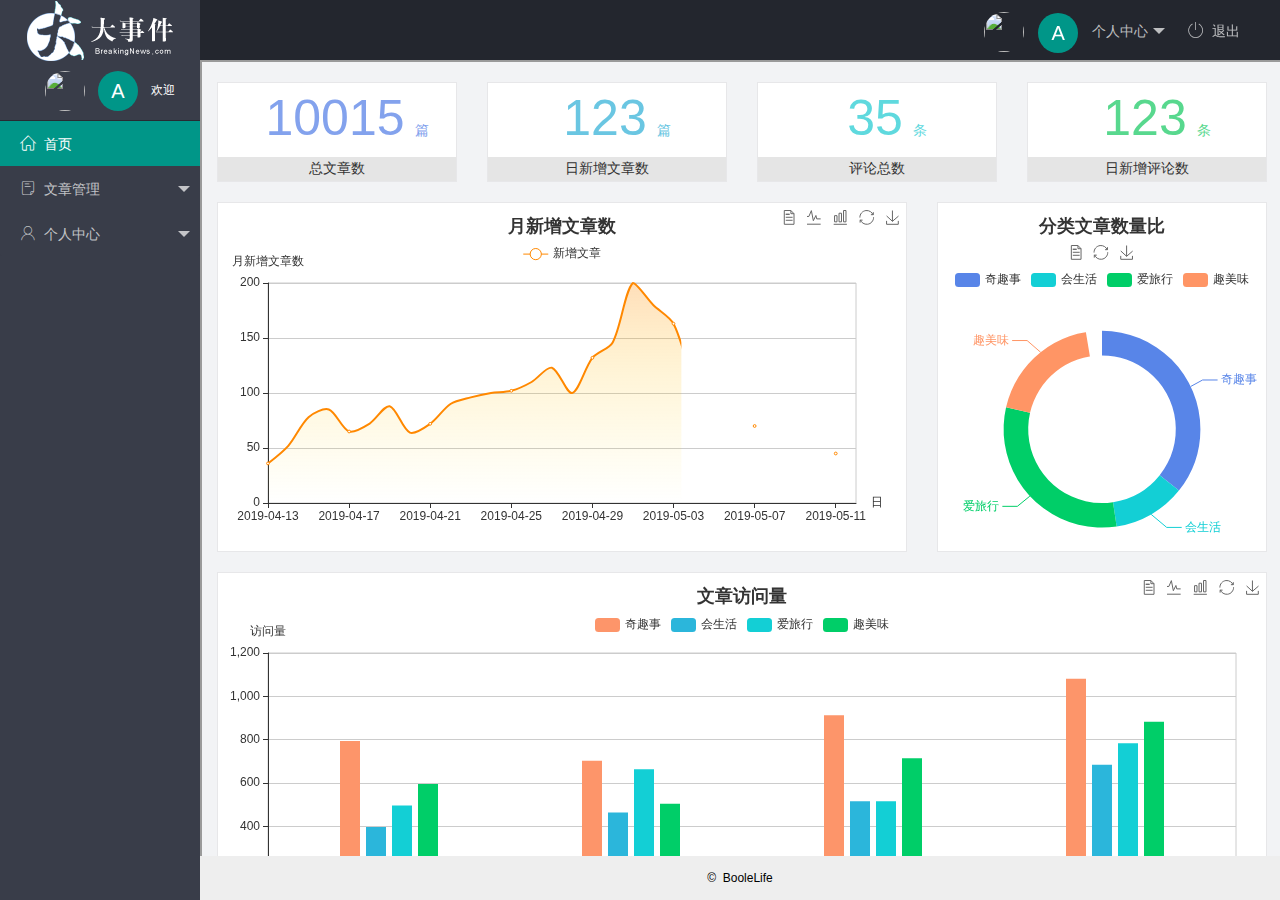
==== commit de79f7de: "完成个人中心的功能" ====
--- a/index.html
+++ b/index.html
@@ -36,9 +36,9 @@
                         <span class="text-avatar">A</span> 个人中心
                     </a>
                     <dl class="layui-nav-child">
-                        <dd><a href="">基本资料</a></dd>
-                        <dd><a href="">更换头像</a></dd>
-                        <dd><a href="">重置密码</a></dd>
+                        <dd><a href="/user/user_info.html" target="fm">基本资料</a></dd>
+                        <dd><a href="/user/user_avatar.html" target="fm">更换头像</a></dd>
+                        <dd><a href="/user/user_pwd.html" target="fm">重置密码</a></dd>
                     </dl>
                 </li>
 
@@ -56,7 +56,7 @@
                 <div class="userinfo">
                     <img src="//tva1.sinaimg.cn/crop.0.0.118.118.180/5db11ff4gw1e77d3nqrv8j203b03cweg.jpg" class="layui-nav-img">
                     <span class="text-avatar">A</span>
-                    <span id="welcom">欢迎</span>
+                    <span id="welcome">欢迎</span>
                 </div>
                 <ul class="layui-nav layui-nav-tree" lay-shrink="all">
 
@@ -81,9 +81,9 @@
 
                         <a href="javascript:;"><span class="iconfont icon-user"></span>个人中心</a>
                         <dl class="layui-nav-child">
-                            <dd><a href="javascript:;"><i class="layui-icon layui-icon-username"></i> 基本资料</a></dd>
-                            <dd><a href="javascript:;"><i class="layui-icon layui-icon-picture"></i> 更换头像</a></dd>
-                            <dd><a href=""><i class="layui-icon layui-icon-set"></i> 重置密码</a></dd>
+                            <dd><a href="/user/user_info.html" target="fm"><i class="layui-icon layui-icon-username"></i> 基本资料</a></dd>
+                            <dd><a href="/user/user_avatar.html" target="fm"><i class="layui-icon layui-icon-picture"></i> 更换头像</a></dd>
+                            <dd><a href="/user/user_pwd.html" target="fm"><i class="layui-icon layui-icon-set"></i> 重置密码</a></dd>
                         </dl>
                     </li>
                 </ul>
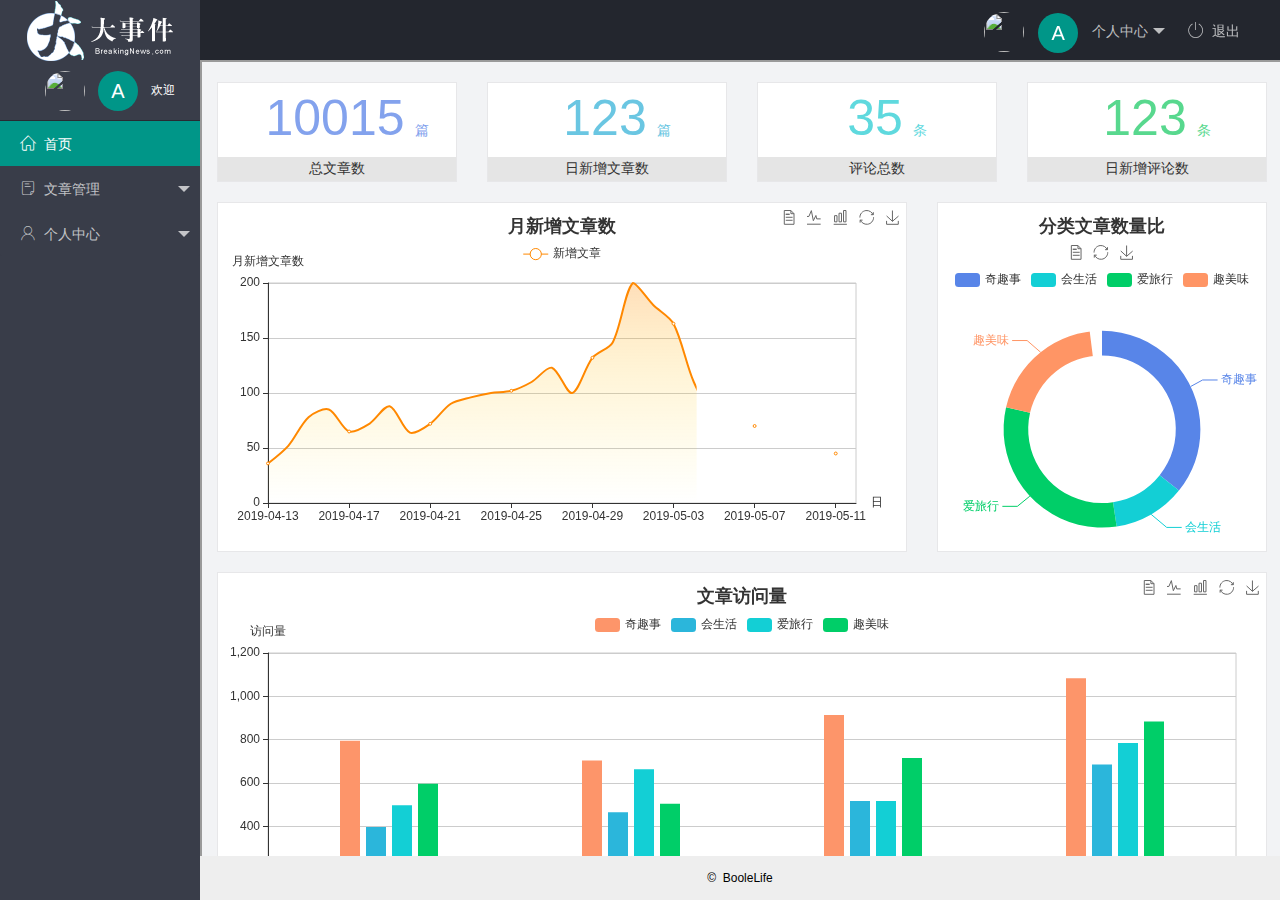
==== commit 048561d1: "完成了文章管理的项目" ====
--- a/index.html
+++ b/index.html
@@ -70,9 +70,9 @@
 
                         <a href="javascript:;"><span class="iconfont icon-16"></span>文章管理</a>
                         <dl class="layui-nav-child">
-                            <dd><a href="javascript:;"><i class="layui-icon layui-icon-template-1"></i> 文章类别</a></dd>
-                            <dd><a href="javascript:;"><i class="layui-icon layui-icon-list"></i> 文章列表</a></dd>
-                            <dd><a href=""><i class="layui-icon layui-icon-release"></i> 发表文章</a></dd>
+                            <dd><a href="/artice/art_catch.html" target="fm"><i class="layui-icon layui-icon-template-1"></i>文章类别</a></dd>
+                            <dd><a href="/artice/art_list.html" target="fm"><i class="layui-icon layui-icon-list"></i> 文章列表</a></dd>
+                            <dd><a href="/artice/art_pub.html" target="fm"><i class="layui-icon layui-icon-release"></i> 发表文章</a></dd>
                         </dl>
                     </li>
 
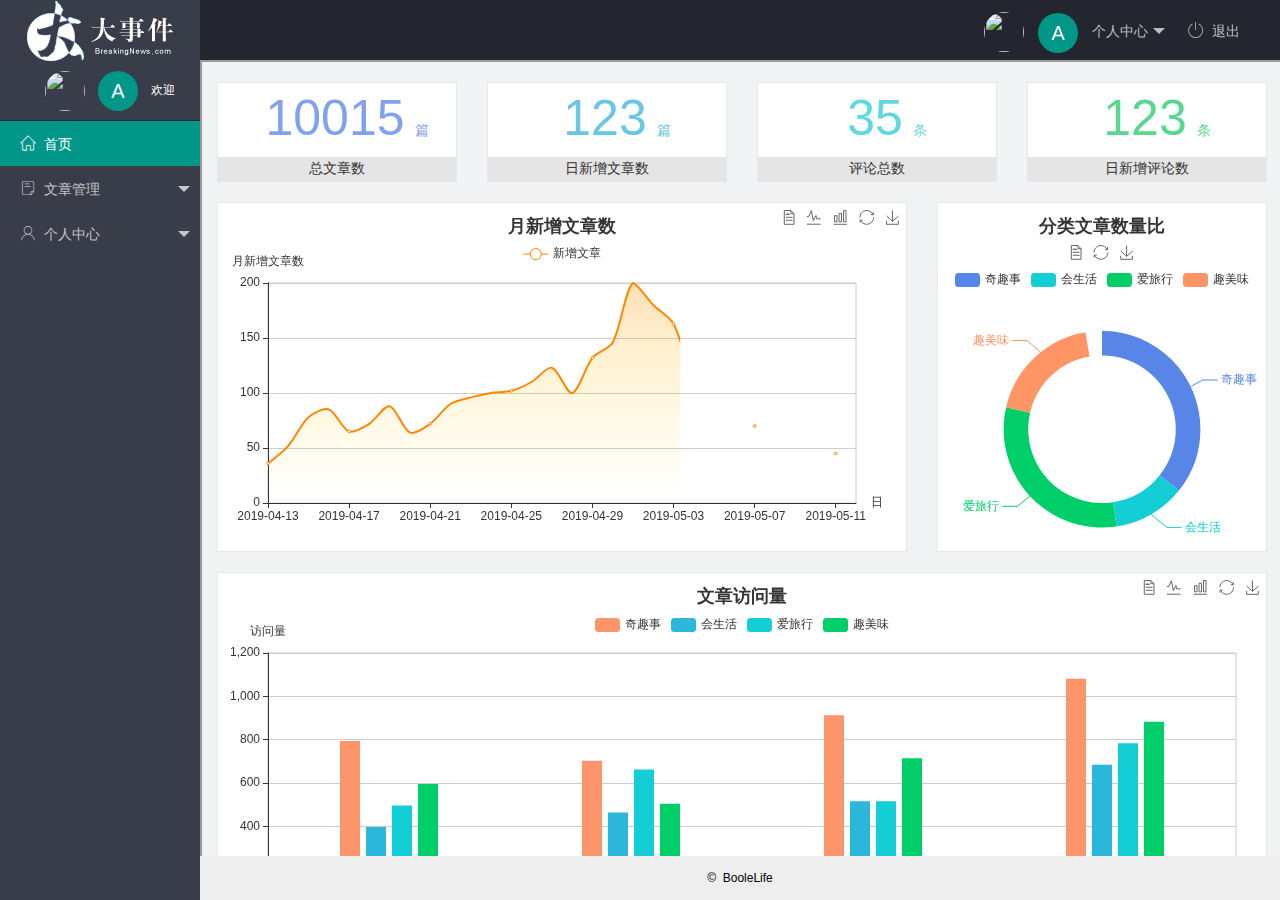
==== commit dbc8f367: "注释和一点简单的优化" ====
--- a/index.html
+++ b/index.html
@@ -71,7 +71,7 @@
                         <a href="javascript:;"><span class="iconfont icon-16"></span>文章管理</a>
                         <dl class="layui-nav-child">
                             <dd><a href="/artice/art_catch.html" target="fm"><i class="layui-icon layui-icon-template-1"></i>文章类别</a></dd>
-                            <dd><a href="/artice/art_list.html" target="fm"><i class="layui-icon layui-icon-list"></i> 文章列表</a></dd>
+                            <dd id="list"><a href="/artice/art_list.html" target="fm"><i class="layui-icon layui-icon-list"></i> 文章列表</a></dd>
                             <dd><a href="/artice/art_pub.html" target="fm"><i class="layui-icon layui-icon-release"></i> 发表文章</a></dd>
                         </dl>
                     </li>
